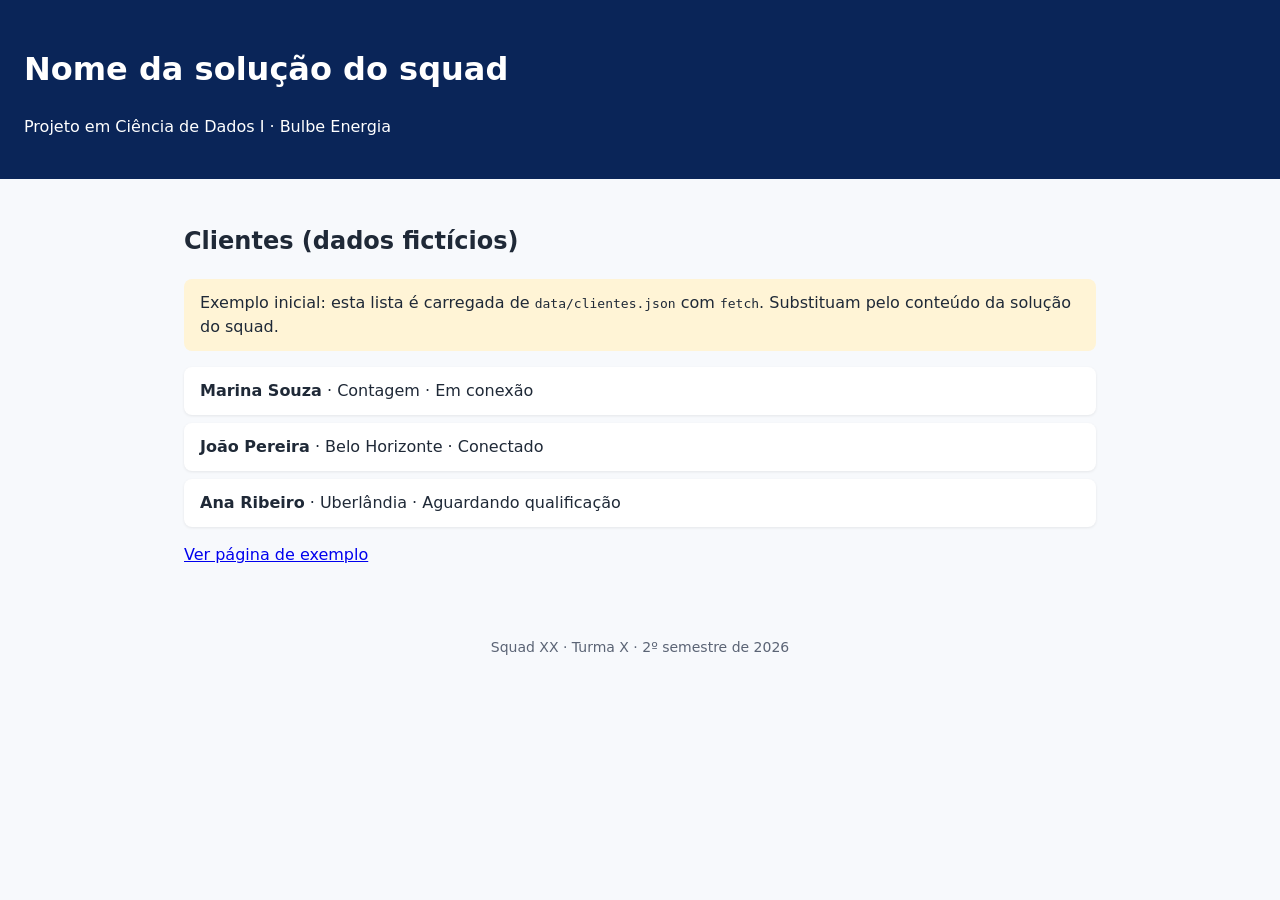
==== index.html @ 3486fbc5 "chore: estrutura inicial do projeto" ====
<!DOCTYPE html>
<html lang="pt-BR">
<head>
  <meta charset="UTF-8">
  <meta name="viewport" content="width=device-width, initial-scale=1.0">
  <title>Bulbe | Nome da solução do squad</title>
  <link rel="stylesheet" href="assets/css/style.css">
</head>
<body>
  <header class="topo">
    <h1>Nome da solução do squad</h1>
    <p>Projeto em Ciência de Dados I · Bulbe Energia</p>
  </header>

  <main>
    <section>
      <h2>Clientes (dados fictícios)</h2>
      <p class="aviso">Exemplo inicial: esta lista é carregada de <code>data/clientes.json</code> com <code>fetch</code>.
        Substituam pelo conteúdo da solução do squad.</p>
      <ul id="lista-clientes" class="lista"></ul>
      <p><a href="pages/exemplo.html">Ver página de exemplo</a></p>
    </section>
  </main>

  <footer class="rodape">
    <p>Squad XX · Turma X · 2º semestre de 2026</p>
  </footer>

  <script type="module" src="assets/js/main.js"></script>
</body>
</html>
---- assets/css/style.css ----
/* Variáveis de cor e tipografia: ajustem para a identidade da solução */
:root {
  --cor-primaria: #0a2558;
  --cor-destaque: #f2ae00;
  --cor-fundo: #f7f9fc;
  --cor-texto: #1f2937;
  --fonte: system-ui, -apple-system, "Segoe UI", Roboto, sans-serif;
}

* { box-sizing: border-box; }

body {
  margin: 0;
  font-family: var(--fonte);
  color: var(--cor-texto);
  background: var(--cor-fundo);
  line-height: 1.5;
}

.topo {
  background: var(--cor-primaria);
  color: #fff;
  padding: 1.5rem;
}
.topo a { color: var(--cor-destaque); }

main {
  max-width: 960px;
  margin: 0 auto;
  padding: 1.5rem;
}

.aviso {
  background: #fff4d6;
  padding: 0.75rem 1rem;
  border-radius: 8px;
}

.lista { list-style: none; padding: 0; }
.lista li {
  background: #fff;
  margin-bottom: 0.5rem;
  padding: 0.75rem 1rem;
  border-radius: 8px;
  box-shadow: 0 1px 3px rgba(0, 0, 0, 0.08);
}

.rodape {
  text-align: center;
  padding: 1rem;
  color: #5b6475;
  font-size: 0.875rem;
}
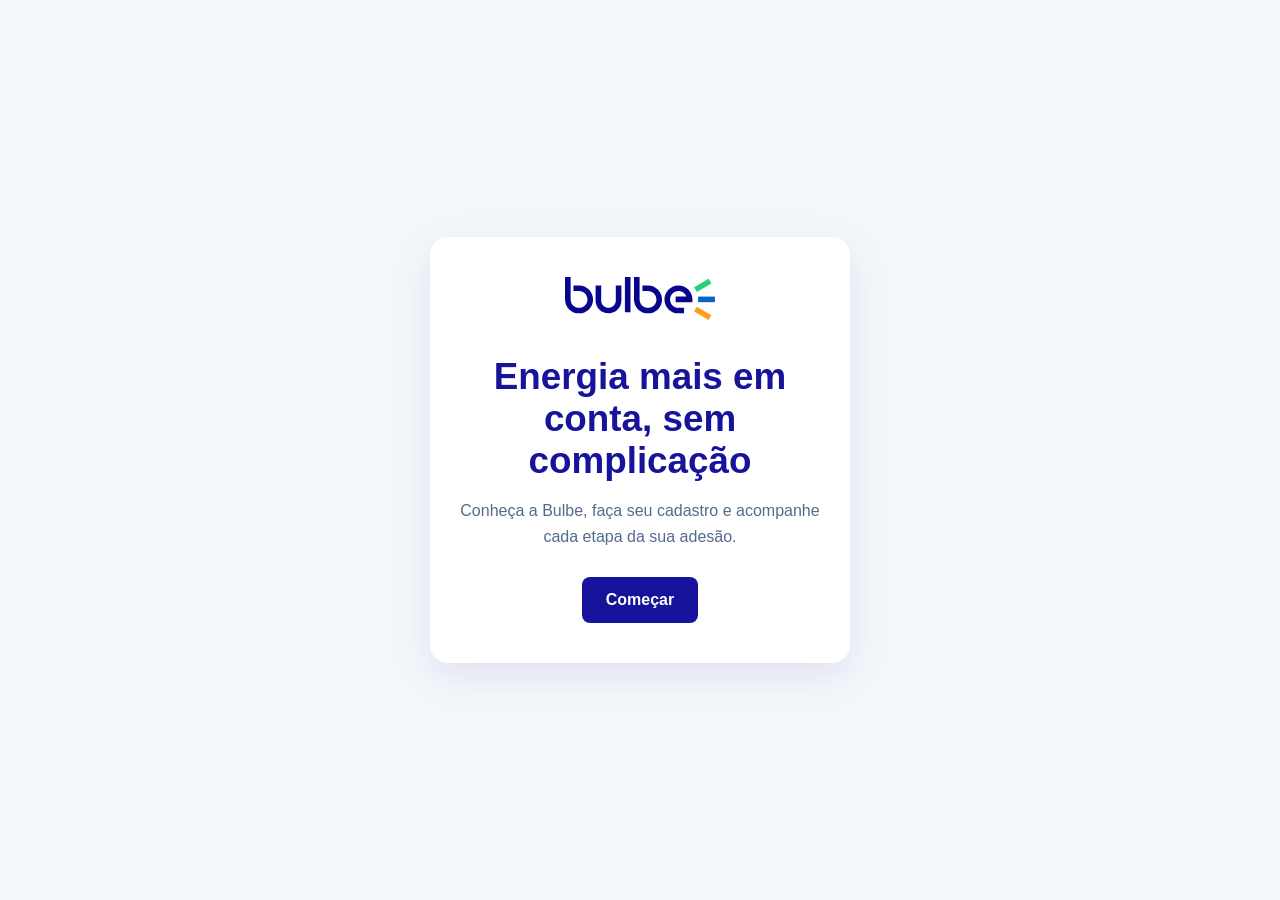
==== commit 098a8320: "Integra fluxo de navegação das telas Bulbe" ====
--- a/index.html
+++ b/index.html
@@ -3,29 +3,25 @@
 <head>
   <meta charset="UTF-8">
   <meta name="viewport" content="width=device-width, initial-scale=1.0">
-  <title>Bulbe | Nome da solução do squad</title>
-  <link rel="stylesheet" href="assets/css/style.css">
+  <title>Bulbe Energia | Economize na sua conta de luz</title>
+  <style>
+    :root { font-family: Arial, Helvetica, sans-serif; color: #17139b; }
+    * { box-sizing: border-box; }
+    body { margin: 0; min-height: 100vh; display: grid; place-items: center; background: #f4f7fa; }
+    main { width: min(100% - 32px, 420px); padding: 40px 28px; text-align: center; background: #fff; border-radius: 18px; box-shadow: 0 12px 40px #17139b18; }
+    img { width: 150px; height: auto; }
+    h1 { font-size: clamp(1.7rem, 7vw, 2.3rem); margin: 32px 0 12px; }
+    p { color: #526b8d; line-height: 1.6; margin-bottom: 28px; }
+    a { display: inline-block; padding: 14px 24px; border-radius: 8px; background: #17139b; color: #fff; font-weight: 700; text-decoration: none; }
+    a:focus-visible { outline: 3px solid #00b98b; outline-offset: 3px; }
+  </style>
 </head>
 <body>
-  <header class="topo">
-    <h1>Nome da solução do squad</h1>
-    <p>Projeto em Ciência de Dados I · Bulbe Energia</p>
-  </header>
-
   <main>
-    <section>
-      <h2>Clientes (dados fictícios)</h2>
-      <p class="aviso">Exemplo inicial: esta lista é carregada de <code>data/clientes.json</code> com <code>fetch</code>.
-        Substituam pelo conteúdo da solução do squad.</p>
-      <ul id="lista-clientes" class="lista"></ul>
-      <p><a href="pages/exemplo.html">Ver página de exemplo</a></p>
-    </section>
+    <img src="assets/img/logo.svg" alt="Bulbe Energia">
+    <h1>Energia mais em conta, sem complicação</h1>
+    <p>Conheça a Bulbe, faça seu cadastro e acompanhe cada etapa da sua adesão.</p>
+    <a href="pages/acesso.html">Começar</a>
   </main>
-
-  <footer class="rodape">
-    <p>Squad XX · Turma X · 2º semestre de 2026</p>
-  </footer>
-
-  <script type="module" src="assets/js/main.js"></script>
 </body>
 </html>
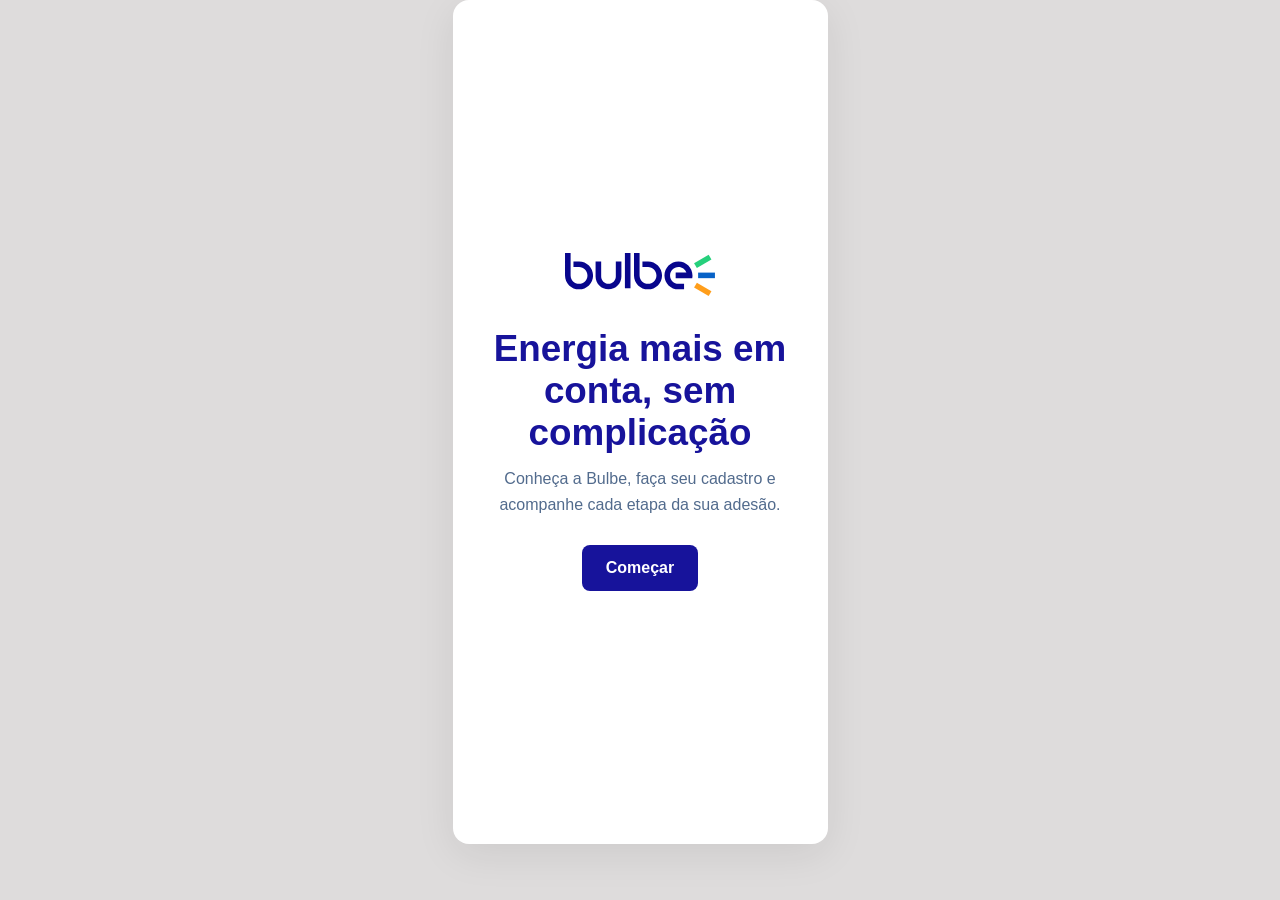
==== commit 0778e74f: "fix: padroniza dimensoes das telas" ====
--- a/index.html
+++ b/index.html
@@ -4,20 +4,10 @@
   <meta charset="UTF-8">
   <meta name="viewport" content="width=device-width, initial-scale=1.0">
   <title>Bulbe Energia | Economize na sua conta de luz</title>
-  <style>
-    :root { font-family: Arial, Helvetica, sans-serif; color: #17139b; }
-    * { box-sizing: border-box; }
-    body { margin: 0; min-height: 100vh; display: grid; place-items: center; background: #f4f7fa; }
-    main { width: min(100% - 32px, 420px); padding: 40px 28px; text-align: center; background: #fff; border-radius: 18px; box-shadow: 0 12px 40px #17139b18; }
-    img { width: 150px; height: auto; }
-    h1 { font-size: clamp(1.7rem, 7vw, 2.3rem); margin: 32px 0 12px; }
-    p { color: #526b8d; line-height: 1.6; margin-bottom: 28px; }
-    a { display: inline-block; padding: 14px 24px; border-radius: 8px; background: #17139b; color: #fff; font-weight: 700; text-decoration: none; }
-    a:focus-visible { outline: 3px solid #00b98b; outline-offset: 3px; }
-  </style>
+  <link rel="stylesheet" href="assets/css/style.css">
 </head>
-<body>
-  <main>
+<body class="pagina-inicial">
+  <main class="home-screen">
     <img src="assets/img/logo.svg" alt="Bulbe Energia">
     <h1>Energia mais em conta, sem complicação</h1>
     <p>Conheça a Bulbe, faça seu cadastro e acompanhe cada etapa da sua adesão.</p>
--- a/assets/css/style.css
+++ b/assets/css/style.css
@@ -0,0 +1,2063 @@
+/* =====================================================
+   CONFIGURAÇÕES GLOBAIS
+   Reset, variáveis e estilos básicos
+===================================================== */
+
+* {
+  box-sizing: border-box;
+}
+
+:root {
+  --blue: #17139b;
+  --border: #d8e4f2;
+  --muted: #8195b2;
+  --green: #009f70;
+  --screen-width: 375px;
+  --screen-max-height: 844px;
+}
+
+html {
+  min-width: 320px;
+  background: #dedcdc;
+}
+
+body {
+  margin: 0;
+  padding: 0;
+  color: var(--blue);
+  font-family: Arial, Helvetica, sans-serif;
+  background: #dedcdc;
+}
+
+body.pagina-inicial {
+  min-height: 100dvh;
+  display: flex;
+  justify-content: center;
+  background: #dedcdc;
+}
+
+.home-screen {
+  width: min(100%, var(--screen-width));
+  height: min(var(--screen-max-height), 100dvh);
+  min-height: min(var(--screen-max-height), 100dvh);
+  margin: 0 auto;
+  padding: 40px 28px;
+  display: flex;
+  flex-direction: column;
+  align-items: center;
+  justify-content: center;
+  overflow-x: hidden;
+  overflow-y: auto;
+  background: #fff;
+  border-radius: 16px;
+  box-shadow: 0 10px 40px rgba(0, 0, 0, 0.08);
+  text-align: center;
+}
+
+.home-screen img {
+  width: 150px;
+  height: auto;
+}
+
+.home-screen h1 {
+  margin: 32px 0 12px;
+  color: var(--blue);
+  font-size: clamp(1.7rem, 7vw, 2.3rem);
+}
+
+.home-screen p {
+  margin: 0 0 28px;
+  color: #526b8d;
+  line-height: 1.6;
+}
+
+.home-screen a {
+  display: inline-block;
+  padding: 14px 24px;
+  border-radius: 8px;
+  background: var(--blue);
+  color: #fff;
+  font-weight: 700;
+  text-decoration: none;
+}
+
+.home-screen a:focus-visible {
+  outline: 3px solid var(--green);
+  outline-offset: 3px;
+}
+
+button,
+input {
+  font: inherit;
+}
+
+button {
+  cursor: pointer;
+}
+
+/* =====================================================
+   PARTE 1 — TEMPLATE
+   Logo, seta de voltar e economia contratada com sucesso
+===================================================== */
+
+.brand-header {
+  width: 100%;
+  height: 55px;
+  position: relative;
+  display: flex;
+  align-items: center;
+  justify-content: center;
+  background: #fff;
+  border-bottom: 3px solid #c9d7e2;
+  box-sizing: border-box;
+}
+
+.brand-logo {
+  display: block;
+  width: 90px;
+  height: 35px;
+  object-fit: contain;
+  position: absolute;
+  left: 50%;
+  top: 50%;
+  transform: translate(-50%, -50%);
+}
+
+.back-button {
+  position: absolute;
+  left: 20px;
+  top: 50%;
+  transform: translateY(-50%);
+  display: flex;
+  align-items: center;
+  justify-content: center;
+  padding: 0;
+  border: none;
+  background: transparent;
+  cursor: pointer;
+}
+
+.back-button img {
+  display: block;
+  width: 53px;
+  height: 53px;
+  object-fit: contain;
+}
+
+/* Estrutura compartilhada das telas */
+
+.phone-screen {
+  width: 100%;
+  max-width: var(--screen-width);
+  height: min(var(--screen-max-height), 100dvh);
+  min-height: min(var(--screen-max-height), 100dvh);
+  margin: 0 auto;
+  padding-bottom: 17px;
+  background: #fff;
+  overflow-x: hidden;
+  overflow-y: auto;
+}
+
+.success-banner {
+  margin: 5px 11px 0;
+  min-height: 29px;
+  display: flex;
+  justify-content: center;
+  align-items: center;
+  gap: 4px;
+  border-radius: 6px;
+  background: #e3f8ef;
+  color: #00996a;
+  font-size: 10px;
+  font-weight: 700;
+}
+
+/* Botões principais — US3, US4 e US5 */
+
+.us3 .primary-button,
+.us4 .btn-primary,
+.us5 #btn-acompanhar {
+  width: 100%;
+  min-height: 40px;
+  padding: 0 12px;
+  border: none;
+  border-radius: 5px;
+  background: var(--blue);
+  color: #fff;
+  font-size: 12px;
+  font-weight: 700;
+  font-family: inherit;
+  cursor: pointer;
+}
+
+/* =====================================================
+   PARTE 2 — US1
+   Conteúdo da adesão e Assistente Bulbe
+===================================================== */
+
+/* Logo e elementos gráficos */
+
+.logo {
+  display: flex;
+  align-items: center;
+  gap: 6px;
+  font-size: 21px;
+  line-height: 1;
+  font-weight: 700;
+  letter-spacing: -0.7px;
+}
+
+.logo-mark {
+  width: 13px;
+  height: 23px;
+  display: flex;
+  flex-direction: column;
+  justify-content: space-between;
+  margin-left: 1px;
+}
+
+.logo-mark i,
+.mini-logo i {
+  display: block;
+  width: 11px;
+  height: 4px;
+  border-radius: 1px;
+  background: #00b98b;
+  transform: skewY(-22deg);
+}
+
+.logo-mark i:nth-child(2),
+.mini-logo i:nth-child(2) {
+  background: #00a6d8;
+  transform: skewY(0);
+}
+
+.logo-mark i:nth-child(3),
+.mini-logo i:nth-child(3) {
+  background: #ff8b36;
+  transform: skewY(22deg);
+}
+
+/* Título principal */
+
+.us1 h1 {
+  margin: 13px 14px 20px;
+  font-size: 17px;
+  line-height: 1.25;
+  letter-spacing: -0.25px;
+}
+
+/* Caixa de informações */
+
+.important-box {
+  margin: 0 11px;
+  min-height: 72px;
+  padding: 11px 11px 9px;
+  border-radius: 7px;
+  background: #edf5fc;
+  color: #526b8d;
+}
+
+.important-box strong {
+  display: block;
+  margin-bottom: 5px;
+  font-size: 9px;
+  color: var(--blue);
+}
+
+.important-box p {
+  margin: 0;
+  max-width: 255px;
+  font-size: 10px;
+  font-weight: 600;
+  line-height: 1.45;
+}
+
+/* Separador do assistente */
+
+.sheet-handle {
+  width: 51px;
+  height: 4px;
+  margin: 16px auto 10px;
+  border-radius: 9px;
+  background: #d8e0eb;
+}
+
+/* Área do assistente */
+
+.chat {
+  padding: 0 13px;
+}
+
+.chat-heading {
+  display: flex;
+  align-items: center;
+  justify-content: space-between;
+  margin-bottom: 10px;
+}
+
+.chat-heading h2 {
+  margin: 0 0 2px;
+  font-size: 16px;
+  line-height: 1.2;
+}
+
+.chat-heading p {
+  margin: 0;
+  color: var(--muted);
+  font-size: 10px;
+}
+
+/* Botão fechar */
+
+.close-button {
+  width: 24px;
+  height: 28px;
+  padding: 0;
+  border: 0;
+  background: transparent;
+  color: #526a88;
+  font-size: 25px;
+  font-weight: 300;
+  line-height: 1;
+}
+
+/* Mensagem inicial */
+
+.message-row {
+  display: flex;
+  align-items: flex-start;
+  gap: 8px;
+}
+
+.bot-avatar {
+  flex: 0 0 25px;
+  width: 25px;
+  height: 25px;
+  margin-top: 7px;
+  display: grid;
+  place-items: center;
+  border: 1px solid #e1e7f0;
+  border-radius: 50%;
+  background: #fff;
+}
+
+.mini-logo {
+  display: flex;
+  flex-direction: column;
+  gap: 3px;
+}
+
+.mini-logo i {
+  width: 10px;
+  height: 3px;
+}
+
+.message-bubble {
+  flex: 1;
+  min-height: 59px;
+  padding: 7px 9px;
+  border-radius: 8px;
+  background: #edf5fc;
+  color: #344e74;
+  font-size: 10px;
+  line-height: 1.5;
+}
+
+.message-time {
+  margin: 6px 0 11px 38px;
+  color: #8ca0bd;
+  font-size: 8px;
+}
+
+/* Dúvidas frequentes */
+
+.faq-title {
+  margin: 0 0 7px;
+  color: #526b8d;
+  font-size: 10px;
+  font-weight: 700;
+}
+
+.faq-list {
+  display: flex;
+  flex-direction: column;
+  gap: 5px;
+}
+
+.faq-button {
+  width: 100%;
+  min-height: 38px;
+  padding: 0 9px;
+  display: flex;
+  align-items: center;
+  justify-content: space-between;
+  gap: 8px;
+  border: 1px solid var(--border);
+  border-radius: 6px;
+  background: #fff;
+  color: var(--blue);
+  text-align: left;
+  font-size: 10px;
+}
+
+.faq-button b {
+  font-size: 23px;
+  font-weight: 600;
+  line-height: 1;
+}
+
+/* Acessibilidade dos botões */
+
+.faq-button:focus-visible,
+.close-button:focus-visible,
+.message-form button:focus-visible {
+  outline: 2px solid #00a878;
+  outline-offset: 2px;
+}
+
+/* Respostas do assistente */
+
+.chat-response {
+  margin-top: 9px;
+  padding: 9px 10px;
+  border-radius: 7px;
+  background: #edf5fc;
+  color: #344e74;
+  font-size: 10px;
+  line-height: 1.45;
+}
+
+/* Campo de mensagem */
+
+.message-form {
+  height: 40px;
+  margin-top: 22px;
+  display: flex;
+  align-items: center;
+  border: 1px solid var(--border);
+  border-radius: 7px;
+  background: #fff;
+}
+
+.message-form input {
+  min-width: 0;
+  flex: 1;
+  height: 100%;
+  padding: 0 10px;
+  border: 0;
+  outline: none;
+  border-radius: 7px;
+  color: #344e74;
+  font-size: 10px;
+}
+
+.message-form input::placeholder {
+  color: #8ba0bd;
+}
+
+.message-form button {
+  flex: 0 0 39px;
+  height: 100%;
+  display: grid;
+  place-items: center;
+  border: 0;
+  border-radius: 7px;
+  background: #fff;
+}
+
+.send-icon {
+  width: 0;
+  height: 0;
+  border-top: 8px solid transparent;
+  border-bottom: 8px solid transparent;
+  border-left: 16px solid var(--blue);
+  transform: rotate(-43deg);
+}
+
+/* Responsividade */
+
+@media (max-width: 374px) {
+  .phone-screen {
+    height: min(var(--screen-max-height), 100dvh);
+    min-height: min(var(--screen-max-height), 100dvh);
+  }
+
+  .chat {
+    padding-right: 11px;
+    padding-left: 11px;
+  }
+
+  .us1 h1 {
+    font-size: 16px;
+  }
+}
+
+/* =====================================================
+   PARTE 3 — US2: TELA DE ACESSO
+   Estrutura, identidade visual e componentes de acesso
+===================================================== */
+
+/* Estrutura principal */
+
+.acesso {
+  --acesso-branco: #ffffff;
+  --acesso-texto: #526b8d;
+  --acesso-margem: 24px;
+
+  display: flex;
+  flex-direction: column;
+  width: min(100%, var(--screen-width));
+  max-width: none;
+  height: min(var(--screen-max-height), 100dvh);
+  min-height: min(var(--screen-max-height), 100dvh);
+  margin: 0 auto;
+  overflow-x: hidden;
+  overflow-y: auto;
+  background: var(--acesso-branco);
+  color: var(--acesso-texto);
+  font-family:
+    "Inter",
+    system-ui,
+    -apple-system,
+    "Segoe UI",
+    Roboto,
+    sans-serif;
+  text-align: center;
+  -webkit-font-smoothing: antialiased;
+}
+
+/* Topo azul */
+
+.acesso__topo {
+  flex: 0 0 318px;
+  height: 318px;
+  display: flex;
+  flex-direction: column;
+  align-items: center;
+  padding: 101px var(--acesso-margem) 0;
+  background: var(--blue);
+  color: var(--acesso-branco);
+}
+
+/* Logotipo */
+
+.acesso__logo {
+  display: block;
+  height: 70px;
+  width: auto;
+  font-size: 54px;
+  font-weight: 700;
+  line-height: 65px;
+  color: var(--acesso-branco);
+}
+
+/* Slogan */
+
+.acesso__slogan {
+  margin: 3px 0 0;
+  font-size: 14px;
+  font-weight: 400;
+  line-height: 17px;
+}
+
+/* Painel branco */
+
+.acesso__painel {
+  flex: 1 1 auto;
+  display: flex;
+  flex-direction: column;
+  padding: 34px var(--acesso-margem) 40px;
+  background: var(--acesso-branco);
+  color: var(--acesso-texto);
+}
+
+/* Título */
+
+.acesso__titulo {
+  margin: 0;
+  font-size: 22px;
+  font-weight: 700;
+  line-height: 27px;
+  color: var(--acesso-texto);
+}
+
+/* Descrição */
+
+.acesso__descricao {
+  margin: 11px 0 0;
+  font-size: 13px;
+  font-weight: 400;
+  line-height: 16px;
+}
+
+/* Botões de acesso */
+
+.acesso__botao {
+  display: flex;
+  align-items: center;
+  justify-content: center;
+  width: 100%;
+  height: 43px;
+  border: 0;
+  border-radius: 8px;
+  font-family: inherit;
+  font-size: 15px;
+  font-weight: 700;
+  line-height: 18px;
+  text-decoration: none;
+  cursor: pointer;
+}
+
+/* Botão principal: Entrar */
+
+.acesso__botao--primario {
+  margin-top: 22px;
+  background: var(--blue);
+  color: var(--acesso-branco);
+}
+
+/* Botão secundário: Primeiro acesso */
+
+.acesso__botao--secundario {
+  margin-top: 14px;
+  background: var(--acesso-branco);
+  border: 1px solid var(--border);
+  box-shadow: 0 0 0 1px var(--border);
+  color: var(--blue);
+}
+
+/* Acessibilidade */
+
+.acesso__botao:focus-visible,
+.acesso__link:focus-visible {
+  outline: 3px solid rgba(23, 19, 155, 0.4);
+  outline-offset: 3px;
+}
+
+/* Legendas dos botões */
+
+.acesso__legenda {
+  margin: 10px 0 0;
+  font-size: 11px;
+  font-weight: 400;
+  line-height: 13px;
+}
+
+/* Pergunta inferior */
+
+.acesso__pergunta {
+  margin: 29px 0 0;
+  font-size: 12px;
+  font-weight: 400;
+  line-height: 15px;
+}
+
+/* Link: Quero economizar */
+
+.acesso__link {
+  display: block;
+  width: fit-content;
+  margin: 8px auto 0;
+  font-size: 13px;
+  font-weight: 700;
+  line-height: 16px;
+  color: var(--blue);
+  text-decoration: none;
+}
+
+.acesso__link:hover {
+  text-decoration: underline;
+}
+
+/* =====================================================
+   PARTE 4 — US2: CARROSSEL
+   Onboarding e apresentação da Bulbe
+===================================================== */
+
+body.pagina-carrossel {
+  /* Identidade visual padronizada */
+  --cor-primaria: var(--blue);
+  --cor-destaque: var(--green);
+  --verde-texto: var(--green);
+
+  /* Cores e propriedades específicas */
+  --cor-texto: #252e4f;
+  --texto-suave: #7d8296;
+  --ponto-inativo: #cbd1dc;
+  --cor-fundo: #f7f9fc;
+  --fundo-ilustracao: linear-gradient(
+    180deg,
+    #f5f8fe 0%,
+    #f6fbfb 55%,
+    #f2faf7 100%
+  );
+
+  --fonte: "Poppins", system-ui, -apple-system, "Segoe UI", sans-serif;
+  --margem: 26px;
+  --largura-max: var(--screen-width);
+
+  margin: 0;
+  background: var(--cor-fundo);
+  color: var(--cor-texto);
+  font-family: var(--fonte);
+  -webkit-font-smoothing: antialiased;
+}
+
+:where(.pagina-carrossel) :where(p, h1) {
+  margin: 0;
+}
+
+/* ===== Estrutura da tela ===== */
+.carrossel {
+  width: min(100%, var(--screen-width));
+  max-width: none;
+  min-height: min(var(--screen-max-height), 100dvh);
+  height: min(var(--screen-max-height), 100dvh);
+  margin: 0 auto;
+  background: #fff;
+  display: flex;
+  flex-direction: column;
+  overflow: hidden;
+}
+
+/* ===== Cabeçalho ===== */
+.carrossel__cabecalho {
+  flex: 0 0 auto;
+  position: relative;
+  height: 58px;
+  padding: 28px var(--margem) 0;
+  display: flex;
+  align-items: center;
+  justify-content: space-between;
+}
+
+.carrossel__voltar {
+  display: inline-flex;
+  align-items: center;
+}
+
+.carrossel__seta {
+  width: 28px;
+  height: auto;
+  display: block;
+}
+
+.carrossel__logo {
+  position: absolute;
+  left: 50%;
+  top: 28px;
+  transform: translateX(-50%);
+  height: 24px;
+  width: auto;
+  display: block;
+}
+
+.carrossel__pular {
+  background: none;
+  border: 0;
+  padding: 4px 0;
+  cursor: pointer;
+  font-size: 13px;
+  font-weight: 600;
+  color: var(--cor-primaria);
+}
+
+/* ===== Faixa de slides (rolagem horizontal com "snap") ===== */
+.carrossel__faixa {
+  flex: 1 1 auto;
+  display: flex;
+  overflow-x: auto;
+  scroll-snap-type: x mandatory;
+  scrollbar-width: none;
+  overscroll-behavior-x: contain;
+  min-height: 0;
+}
+
+.carrossel__faixa::-webkit-scrollbar {
+  display: none;
+}
+
+.carrossel__slide {
+  flex: 0 0 100%;
+  scroll-snap-align: start;
+  padding: 4px var(--margem) 0;
+  overflow-y: auto;
+}
+
+/* ===== Texto ===== */
+.carrossel__etiqueta {
+  margin-top: 30px;
+  font-size: 10px;
+  line-height: 15px;
+  font-weight: 600;
+  letter-spacing: 0.08em;
+  text-transform: uppercase;
+  color: var(--verde-texto);
+}
+
+.carrossel__titulo {
+  margin-top: 8px;
+  font-size: 26px;
+  line-height: 33px;
+  font-weight: 400;
+  color: var(--cor-primaria);
+}
+
+.carrossel__texto {
+  margin-top: 14px;
+  font-size: 13.5px;
+  line-height: 24px;
+  font-weight: 400;
+  color: var(--cor-texto);
+}
+
+/* ===== Rodapé ===== */
+.carrossel__rodape {
+  flex: 0 0 auto;
+  padding: 0 var(--margem) 20px;
+  display: flex;
+  flex-direction: column;
+  align-items: stretch;
+}
+
+.carrossel__pontos {
+  display: flex;
+  justify-content: center;
+  gap: 8px;
+  margin-bottom: 14px;
+}
+
+.carrossel__ponto {
+  width: 8px;
+  height: 8px;
+  padding: 0;
+  border: 0;
+  border-radius: 99px;
+  background: var(--ponto-inativo);
+  cursor: pointer;
+  transition:
+    width 0.25s,
+    background 0.25s;
+}
+
+.carrossel__ponto.is-ativo {
+  width: 26px;
+  background: var(--cor-destaque);
+}
+
+.carrossel__botao {
+  display: flex;
+  align-items: center;
+  justify-content: center;
+  height: 53px;
+  border-radius: 12px;
+  background: var(--cor-primaria);
+  color: #fff;
+  text-decoration: none;
+  font-size: 15px;
+  font-weight: 500;
+  box-shadow: 0 10px 24px rgba(8, 11, 120, 0.22);
+}
+
+.carrossel__dica {
+  margin-top: 12px;
+  text-align: center;
+  font-size: 10px;
+  line-height: 14px;
+  color: var(--texto-suave);
+}
+
+.carrossel__dica[hidden] {
+  display: none;
+}
+
+/* ===== Ilustração (cartão com fundo degradê) ===== */
+.ilustracao {
+  position: relative;
+  overflow: hidden;
+  height: 279px;
+  border-radius: 24px;
+  background: var(--fundo-ilustracao);
+}
+
+.ilustracao__circulo-verde {
+  position: absolute;
+  left: -22px;
+  bottom: -34px;
+  width: 104px;
+  height: 104px;
+  border-radius: 50%;
+  background: #dcf4ea;
+  opacity: 0.9;
+}
+
+.ilustracao__anel {
+  position: absolute;
+  border-radius: 50%;
+  border: 1px solid #e3e8ef;
+}
+
+.ilustracao__anel--topo {
+  right: -50px;
+  top: -60px;
+  width: 170px;
+  height: 170px;
+}
+
+.ilustracao__selo {
+  position: absolute;
+  left: 14px;
+  top: 14px;
+  width: 44px;
+  height: 44px;
+  background: #fff;
+  border-radius: 12px;
+  display: grid;
+  place-items: center;
+  box-shadow: 0 4px 12px rgba(8, 11, 120, 0.08);
+}
+
+.ilustracao
+  > *:not(.ilustracao__circulo-verde):not(.ilustracao__anel):not(
+    .ilustracao__selo
+  ) {
+  position: absolute;
+}
+
+/* --- slide 1: fluxo Bulbe -> Sua conta --- */
+.fluxo {
+  left: 0;
+  right: 0;
+  top: 70px;
+  display: flex;
+  justify-content: center;
+  align-items: flex-start;
+  gap: 14px;
+}
+
+.fluxo__item {
+  width: 96px;
+  display: flex;
+  flex-direction: column;
+  align-items: center;
+  text-align: center;
+}
+
+.fluxo__icone {
+  width: 70px;
+  height: 70px;
+  border-radius: 22px 20px 24px 20px;
+  display: grid;
+  place-items: center;
+}
+
+.fluxo__icone--verde {
+  background: var(--cor-destaque);
+  transform: rotate(-4deg);
+}
+
+.fluxo__icone--azul {
+  background: var(--cor-primaria);
+  transform: rotate(5deg);
+}
+
+.fluxo__titulo {
+  margin-top: 14px;
+  font-size: 13px;
+  line-height: 18px;
+  font-weight: 600;
+  color: var(--cor-primaria);
+}
+
+.fluxo__sub {
+  font-size: 10px;
+  line-height: 14px;
+  color: var(--texto-suave);
+}
+
+.fluxo__seta {
+  margin-top: 26px;
+  display: flex;
+  flex-direction: column;
+  align-items: center;
+  gap: 4px;
+  font-size: 8px;
+  color: var(--cor-destaque);
+}
+
+/* --- slide 2: 15% --- */
+.desconto {
+  left: 50%;
+  top: 50%;
+  width: 140px;
+  height: 140px;
+  transform: translate(-50%, -50%);
+}
+
+.desconto__anel {
+  position: absolute;
+  border-radius: 50%;
+}
+
+.desconto__anel--ext {
+  inset: -28px;
+  border: 1px dashed var(--cor-destaque);
+  opacity: 0.7;
+}
+
+.desconto__anel--int {
+  inset: -14px;
+  border: 1px solid #d3d6ee;
+}
+
+.desconto__miolo {
+  position: absolute;
+  inset: 0;
+  border-radius: 50%;
+  background: var(--cor-primaria);
+  color: #fff;
+  display: flex;
+  flex-direction: column;
+  align-items: center;
+  justify-content: center;
+}
+
+.desconto__ate {
+  font-size: 11px;
+  line-height: 14px;
+}
+
+.desconto__valor {
+  font-size: 34px;
+  line-height: 38px;
+  font-weight: 600;
+}
+
+.desconto__de {
+  font-size: 10px;
+  line-height: 14px;
+}
+
+.desconto__pilula {
+  position: absolute;
+  padding: 3px 9px;
+  border-radius: 99px;
+  background: #fff;
+  color: var(--verde-texto);
+  font-size: 8px;
+  line-height: 12px;
+  white-space: nowrap;
+  box-shadow: 0 3px 10px rgba(8, 11, 120, 0.1);
+}
+
+.desconto__pilula--a {
+  right: -64px;
+  top: -26px;
+}
+
+.desconto__pilula--b {
+  left: -52px;
+  bottom: -12px;
+}
+
+/* --- slide 3: até 90 dias --- */
+.prazo {
+  left: 0;
+  right: 0;
+  top: 50px;
+  display: flex;
+  flex-direction: column;
+  align-items: center;
+}
+
+.prazo__cartao {
+  width: 82%;
+  border-radius: 14px;
+  background: #fff;
+  overflow: hidden;
+  box-shadow: 0 8px 22px rgba(8, 11, 120, 0.1);
+}
+
+.prazo__topo {
+  background: var(--cor-primaria);
+  color: #fff;
+  text-align: center;
+  font-size: 8px;
+  line-height: 12px;
+  font-weight: 600;
+  letter-spacing: 0.06em;
+  padding: 9px 0;
+}
+
+.prazo__corpo {
+  display: flex;
+  flex-direction: column;
+  align-items: center;
+  gap: 8px;
+  padding: 22px 0 24px;
+}
+
+.prazo__corpo strong {
+  font-size: 12px;
+  line-height: 16px;
+  font-weight: 600;
+  color: var(--cor-primaria);
+}
+
+.prazo__etapas {
+  margin-top: 12px;
+  display: flex;
+  align-items: center;
+  gap: 5px;
+  font-size: 7.5px;
+  color: var(--texto-suave);
+}
+
+.prazo__etapas i {
+  display: block;
+  width: 26px;
+  height: 1px;
+  background: var(--cor-destaque);
+}
+
+/* --- slide 4: duas faturas --- */
+.faturas {
+  left: 0;
+  right: 0;
+  top: 52px;
+  display: flex;
+  justify-content: center;
+  align-items: center;
+  gap: 10px;
+}
+
+.fatura {
+  width: 118px;
+  padding: 16px 12px 14px;
+  background: #fff;
+  border-radius: 14px;
+  border-top: 4px solid var(--cor-destaque);
+  box-shadow: 0 8px 20px rgba(8, 11, 120, 0.1);
+  display: flex;
+  flex-direction: column;
+  gap: 2px;
+}
+
+.fatura--cemig {
+  transform: rotate(-4deg);
+}
+
+.fatura--bulbe {
+  transform: rotate(4deg);
+  margin-top: -10px;
+}
+
+.fatura strong {
+  margin-top: 18px;
+  font-size: 10px;
+  line-height: 14px;
+  color: var(--cor-primaria);
+}
+
+.fatura span {
+  font-size: 7.5px;
+  line-height: 10px;
+  color: var(--texto-suave);
+}
+
+.fatura__marca--cemig {
+  font-size: 14px;
+  line-height: 18px;
+  color: #1f8f4d;
+}
+
+.fatura__logo {
+  height: 14px;
+  width: auto;
+  align-self: flex-start;
+}
+
+.faturas__mais {
+  font-size: 16px;
+  font-weight: 600;
+  color: var(--cor-primaria);
+}
+
+.faturas__selo {
+  left: 50%;
+  bottom: 22px;
+  transform: translateX(-50%);
+  display: inline-flex;
+  align-items: center;
+  gap: 4px;
+  padding: 4px 10px;
+  border-radius: 99px;
+  background: #e5f7ee;
+  color: var(--verde-texto);
+  font-size: 8px;
+  line-height: 12px;
+  white-space: nowrap;
+}
+
+@media (min-width: 431px) {
+  body.pagina-carrossel {
+    padding: 0;
+  }
+
+  .carrossel {
+    height: min(var(--screen-max-height), 100dvh);
+    min-height: min(var(--screen-max-height), 100dvh);
+    border-radius: 24px;
+    box-shadow: 0 10px 40px rgba(0, 0, 0, 0.08);
+  }
+}
+
+/* =====================================================
+   PARTE 5 — US3
+   Cadastro e titularidade da conta de luz
+===================================================== */
+
+/* Estrutura das telas */
+
+.phone-screen.us3 {
+  display: flex;
+  flex-direction: column;
+  padding-bottom: 0;
+}
+
+.us3 .screen {
+  flex: 1 0 auto;
+  min-height: 0;
+  padding: 22px 20px 12px;
+  display: flex;
+  flex-direction: column;
+}
+
+.us3 [hidden] {
+  display: none !important;
+}
+
+/* Contador e barra de progresso */
+
+.us3 .step-number {
+  position: absolute;
+  right: 20px;
+  color: #526b8d;
+  font-size: 11px;
+}
+
+.us3 .progress-bar {
+  height: 3px;
+  background: #c9d7e2;
+}
+
+.us3 .progress-fill {
+  width: 33.33%;
+  height: 100%;
+  background: var(--green);
+}
+
+/* Títulos e textos */
+
+.phone-screen.us3 h1 {
+  margin: 0 0 9px;
+  font-size: 19px;
+  line-height: 1.12;
+  letter-spacing: normal;
+}
+
+.us3 h2 {
+  margin: 18px 0 9px;
+  color: #344e74;
+  font-size: 12px;
+}
+
+.us3 .subtitle {
+  margin: 0 0 16px;
+  color: #526b8d;
+  font-size: 11px;
+}
+
+.us3 .description {
+  margin: 0 0 15px;
+  color: #526b8d;
+  font-size: 12px;
+  line-height: 1.4;
+}
+
+.us3 .terms {
+  margin-top: 14px;
+  color: #526b8d;
+  font-size: 10px;
+  line-height: 1.4;
+}
+
+/* Campos do formulário */
+
+.us3 label,
+.us3 .question {
+  margin: 8px 0 5px;
+  color: #344e74;
+  font-size: 11px;
+  font-weight: bold;
+}
+
+.us3 input:not([type="checkbox"]),
+.us3 select {
+  width: 100%;
+  height: 43px;
+  padding: 0 12px;
+  border: 1px solid var(--border);
+  border-radius: 6px;
+  outline: none;
+  background: white;
+  color: #344e74;
+  font-size: 12px;
+  font-family: inherit;
+}
+
+.us3 input::placeholder {
+  color: #a4b6ca;
+}
+
+.us3 input:focus,
+.us3 select:focus {
+  border-color: var(--blue);
+}
+
+/* Caixas informativas */
+
+.us3 .info-box {
+  margin-top: 12px;
+  padding: 13px;
+  border-radius: 6px;
+  background: #edf5fc;
+  color: #526b8d;
+  font-size: 11px;
+  line-height: 1.5;
+}
+
+/* Botões principais */
+
+.us3 .primary-button {
+  margin-top: auto;
+}
+
+.us3 .primary-button:hover {
+  background: #100d79;
+}
+
+/* Seleção da titularidade */
+
+.us3 .question {
+  margin-top: 8px;
+  margin-bottom: 10px;
+}
+
+.us3 .choice-buttons {
+  display: flex;
+  gap: 12px;
+}
+
+.us3 .choice-buttons button {
+  flex: 1;
+  height: 45px;
+  border: 1px solid var(--border);
+  border-radius: 6px;
+  background: white;
+  color: #344e74;
+  font-size: 12px;
+  font-weight: bold;
+}
+
+.us3 .choice-buttons button.selected {
+  border: 2px solid var(--blue);
+  color: var(--blue);
+}
+
+/* Campos específicos de titularidade */
+
+.us3 #campos-sim,
+.us3 #campos-nao {
+  margin-top: 5px;
+}
+
+.us3 #campos-sim label,
+.us3 #campos-nao label:not(.checkbox-label) {
+  display: block;
+}
+
+/* Checkboxes */
+
+.us3 .checkbox-label {
+  display: flex;
+  align-items: center;
+  gap: 8px;
+  margin-top: 14px;
+  color: #526b8d;
+  font-size: 10px;
+  font-weight: normal;
+  line-height: 1.4;
+  cursor: pointer;
+}
+
+.us3 .checkbox-label input {
+  accent-color: var(--blue);
+}
+
+/* Opção de salvar os dados */
+
+.us3 .save-option {
+  margin-top: auto;
+  margin-bottom: 15px;
+}
+
+.us3 #tela2 .primary-button {
+  margin-top: 0;
+}
+
+.us3 #tela2 .save-option[hidden] ~ .primary-button {
+  margin-top: auto;
+}
+
+/* Responsividade da US3 */
+
+@media (max-width: 374px) {
+  .phone-screen.us3 {
+    height: min(var(--screen-max-height), 100dvh);
+    min-height: min(var(--screen-max-height), 100dvh);
+  }
+
+  .us3 .screen {
+    padding-left: 15px;
+    padding-right: 15px;
+  }
+
+  .phone-screen.us3 h1 {
+    font-size: 17px;
+  }
+}
+
+/* =====================================================
+   PARTE 6 — US4: ENVIO DA FATURA E CONTRATAÇÃO
+===================================================== */
+
+/* Estrutura principal */
+
+.phone-screen.us4 {
+  min-height: min(var(--screen-max-height), 100dvh);
+  position: relative;
+  display: flex;
+  flex-direction: column;
+  box-shadow: 0 4px 14px rgba(0, 0, 0, 0.08);
+}
+
+/* Barra de progresso */
+
+.us4 .progress-bar-container {
+  width: 100%;
+  height: 4px;
+  background: #e5e7eb;
+}
+
+.us4 .progress-bar {
+  height: 100%;
+  background: var(--green);
+  transition: width 0.3s ease;
+}
+
+/* Cabeçalho */
+
+.us4 .step-indicator {
+  position: absolute;
+  right: 16px;
+  top: 50%;
+  transform: translateY(-50%);
+  color: var(--muted);
+  font-size: 13px;
+  font-weight: 600;
+}
+
+/* Controle das três etapas */
+
+.us4 .screen-step {
+  display: none;
+  flex: 1;
+  flex-direction: column;
+}
+
+.us4 .screen-step.active {
+  display: flex;
+}
+
+/* Conteúdo */
+
+.us4 .content-wrapper {
+  flex: 1;
+  padding: 10px 16px 20px;
+}
+
+.us4 .page-title {
+  margin: 12px 0 6px;
+  color: var(--blue);
+  font-size: 17px;
+  line-height: 1.25;
+  letter-spacing: -0.25px;
+  font-weight: 700;
+}
+
+.us4 .help-link-text {
+  margin-bottom: 14px;
+  color: var(--muted);
+  font-size: 11px;
+}
+
+.us4 .inline-link {
+  color: var(--muted);
+  text-decoration: underline;
+}
+
+.us4 .description-text {
+  margin-bottom: 20px;
+  color: #526b8d;
+  font-size: 12px;
+  line-height: 1.4;
+}
+
+/* Upload da fatura */
+
+.us4 .upload-dropzone {
+  display: flex;
+  flex-direction: column;
+  align-items: center;
+  justify-content: center;
+  padding: 28px 14px;
+  border: 1.5px dashed #a5b4fc;
+  border-radius: 8px;
+  background: #fff;
+  text-align: center;
+  cursor: pointer;
+  transition: background-color 0.2s;
+}
+
+.us4 .upload-dropzone:hover {
+  background: #f8fafc;
+}
+
+.us4 .upload-icon-box {
+  margin-bottom: 8px;
+}
+
+.us4 .upload-text {
+  color: var(--blue);
+  font-size: 13px;
+  font-weight: 700;
+}
+
+.us4 .upload-subtext {
+  margin-top: 4px;
+  color: var(--muted);
+  font-size: 10px;
+}
+
+.us4 .file-name-preview {
+  margin-top: 8px;
+  color: var(--green);
+  font-size: 11px;
+  font-weight: 600;
+}
+
+/* Cartões informativos */
+
+.us4 .info-card {
+  margin-top: 18px;
+  padding: 12px;
+  border-radius: 7px;
+  background: #edf5fc;
+}
+
+.us4 .info-card-header {
+  display: flex;
+  align-items: center;
+  gap: 6px;
+  margin-bottom: 6px;
+  color: var(--blue);
+  font-size: 11px;
+  font-weight: 700;
+}
+
+.us4 .info-card-list {
+  padding-left: 18px;
+  color: #526b8d;
+  font-size: 11px;
+  line-height: 1.5;
+}
+
+/* Termos de contratação */
+
+.us4 .terms-group {
+  display: flex;
+  flex-direction: column;
+  gap: 8px;
+  margin-top: 16px;
+}
+
+.us4 .term-accordion {
+  overflow: hidden;
+  border: 1px solid var(--border);
+  border-radius: 6px;
+  background: #fff;
+  transition: border-color 0.2s ease;
+}
+
+.us4 .term-accordion[open] {
+  border-color: #a5b4fc;
+}
+
+.us4 .term-row {
+  display: flex;
+  align-items: center;
+  justify-content: space-between;
+  padding: 12px 14px;
+  color: var(--blue);
+  font-size: 12px;
+  font-weight: 600;
+  list-style: none;
+  cursor: pointer;
+  user-select: none;
+}
+
+.us4 .term-row::-webkit-details-marker {
+  display: none;
+}
+
+.us4 .term-row .arrow-right {
+  display: inline-block;
+  color: var(--muted);
+  font-size: 16px;
+  transition: transform 0.25s ease;
+}
+
+.us4 .term-accordion[open] .arrow-right {
+  transform: rotate(90deg);
+  color: var(--blue);
+}
+
+.us4 .term-content {
+  padding: 0 14px 12px;
+  border-top: 1px solid #edf2f7;
+  background: #fcfdfe;
+}
+
+.us4 .term-content p {
+  margin-top: 8px;
+  color: #526b8d;
+  font-size: 11px;
+  line-height: 1.5;
+}
+
+/* Checkbox personalizado */
+
+.us4 .checkbox-container {
+  display: flex;
+  align-items: flex-start;
+  gap: 10px;
+  margin-top: 16px;
+  cursor: pointer;
+  user-select: none;
+}
+
+.us4 .checkbox-container input {
+  position: absolute;
+  width: 0;
+  height: 0;
+  opacity: 0;
+  cursor: pointer;
+}
+
+.us4 .custom-checkbox {
+  position: relative;
+  display: inline-block;
+  flex-shrink: 0;
+  width: 17px;
+  height: 17px;
+  margin-top: 2px;
+  border: 2px solid var(--blue);
+  border-radius: 4px;
+  background: #fff;
+}
+
+.us4 .checkbox-container input:checked ~ .custom-checkbox {
+  background: var(--blue);
+}
+
+.us4 .checkbox-container input:checked ~ .custom-checkbox::after {
+  content: "✓";
+  position: absolute;
+  left: 3px;
+  top: -1px;
+  color: #fff;
+  font-size: 11px;
+}
+
+.us4 .checkbox-container input:focus-visible ~ .custom-checkbox {
+  outline: 2px solid var(--green);
+  outline-offset: 3px;
+}
+
+.us4 .checkbox-label {
+  color: #526b8d;
+  font-size: 11px;
+  line-height: 1.35;
+}
+
+/* Etapa de confirmação */
+
+/* Reaproveita .success-banner do template compartilhado */
+
+.us4 .success-banner {
+  margin: 5px 0 0;
+}
+
+/* Reaproveita .important-box, ajustando somente
+   as dimensões necessárias à US4 */
+
+.us4 .important-box {
+  margin: 18px 0 0;
+  min-height: 72px;
+  padding: 11px;
+}
+
+.us4 .important-box strong {
+  font-size: 10px;
+}
+
+.us4 .important-box p {
+  max-width: none;
+  font-size: 11px;
+}
+
+/* Botão de ajuda */
+
+.us4 .floating-help {
+  position: static;
+  display: flex;
+  justify-content: flex-end;
+  padding: 0 16px;
+  margin-top: auto;
+  margin-bottom: 12px;
+}
+
+.us4 .help-pill {
+  display: flex;
+  align-items: center;
+  gap: 6px;
+  padding: 8px 14px;
+  border: 1px solid var(--border);
+  border-radius: 50px;
+  background: #fff;
+  box-shadow: 0 4px 12px rgba(0, 0, 0, 0.08);
+  color: var(--blue);
+  font-size: 11px;
+  font-weight: 700;
+  cursor: pointer;
+}
+
+/* Rodapé e botão principal */
+
+.us4 .footer-action {
+  margin-top: auto;
+  padding: 12px 16px 16px;
+  background: #fff;
+}
+
+.us4 .btn-primary {
+  height: 40px;
+  transition: opacity 0.2s;
+}
+
+.us4 .btn-primary:disabled {
+  opacity: 0.45;
+  cursor: not-allowed;
+}
+
+.us4 .btn-primary:focus-visible,
+.us4 .help-pill:focus-visible {
+  outline: 2px solid var(--green);
+  outline-offset: 3px;
+}
+
+/* =====================================================
+   PARTE 7 — US5: ACOMPANHAMENTO DA ADESÃO
+===================================================== */
+
+/* Estrutura principal */
+
+.phone-screen.us5 {
+  max-width: var(--screen-width);
+  padding-bottom: 0;
+  display: flex;
+  flex-direction: column;
+}
+
+/* Cabeçalho e indicador de etapa */
+
+.us5 .etapa {
+  position: absolute;
+  right: 20px;
+  color: var(--muted);
+  font-size: 13px;
+}
+
+/* Conteúdo das telas */
+
+.us5 .tela {
+  padding: 15px;
+}
+
+.us5 .tela h1 {
+  margin: 0 0 25px;
+  color: var(--blue);
+  font-size: 23px;
+  line-height: 1.2;
+  font-weight: 700;
+  letter-spacing: normal;
+}
+
+.us5 .descricao {
+  margin: 0;
+  color: #526b8d;
+  font-size: 13px;
+  line-height: 1.5;
+}
+
+/* Primeira tela */
+
+.us5 #tela1 {
+  min-height: calc(100% - 55px);
+  display: flex;
+  flex-direction: column;
+}
+
+.us5 .cartoes {
+  margin-top: 65px;
+}
+
+/* Cartões informativos */
+
+.us5 .informacao {
+  margin-bottom: 25px;
+  padding: 15px;
+  border-radius: 7px;
+  background: #edf5fc;
+}
+
+.us5 .informacao h3 {
+  margin: 0 0 8px;
+  color: #435774;
+  font-size: 13px;
+}
+
+.us5 .icone {
+  margin-right: 5px;
+  color: var(--blue);
+  font-size: 18px;
+}
+
+.us5 .informacao h2 {
+  margin: 10px 0;
+  color: var(--blue);
+  font-size: 20px;
+  text-align: center;
+}
+
+.us5 .informacao p {
+  margin: 5px 0;
+  color: #526b8d;
+  font-size: 12px;
+  line-height: 1.5;
+}
+
+/* Botão principal */
+
+.us5 #btn-acompanhar {
+  height: 40px;
+  margin-top: auto;
+  margin-bottom: 45px;
+}
+
+.us5 #btn-acompanhar:hover {
+  background: #100d79;
+}
+
+.us5 #btn-acompanhar:focus-visible {
+  outline: 2px solid var(--green);
+  outline-offset: 3px;
+}
+
+/* Segunda tela — acompanhamento */
+
+.us5 .acompanhamento {
+  margin-top: 15px;
+  padding: 20px 15px;
+  border-radius: 8px;
+  background: #edf5fc;
+}
+
+/* Etapas da linha do tempo */
+
+.us5 .passo {
+  position: relative;
+  display: flex;
+  gap: 10px;
+  padding-bottom: 30px;
+}
+
+.us5 .passo:last-child {
+  padding-bottom: 0;
+}
+
+/* Linha vertical */
+
+.us5 .passo:not(:last-child)::before {
+  content: "";
+  position: absolute;
+  left: 10px;
+  top: 22px;
+  bottom: 0;
+  width: 2px;
+  background: #b5c4d3;
+}
+
+.us5 .passo.concluido::before {
+  background: var(--green);
+}
+
+/* Círculos de progresso */
+
+.us5 .circulo {
+  position: relative;
+  z-index: 1;
+  flex-shrink: 0;
+  width: 22px;
+  height: 22px;
+  border-radius: 50%;
+  background: #b5c4d3;
+}
+
+.us5 .concluido .circulo {
+  background: var(--green);
+  color: #fff;
+  font-size: 14px;
+  line-height: 22px;
+  text-align: center;
+}
+
+.us5 .andamento .circulo {
+  border: 3px solid var(--blue);
+  background: #edf5fc;
+}
+
+/* Conteúdo de cada etapa */
+
+.us5 .conteudo-passo {
+  flex: 1;
+  min-width: 0;
+}
+
+.us5 .conteudo-passo h3 {
+  margin: 2px 0 5px;
+  color: #435774;
+  font-size: 13px;
+}
+
+.us5 .conteudo-passo p {
+  margin: 5px 0;
+  color: #526b8d;
+  font-size: 12px;
+  line-height: 1.4;
+}
+
+/* Explicações expansíveis */
+
+.us5 .detalhes {
+  display: block;
+  padding: 0;
+  border: none;
+  background: transparent;
+  color: var(--blue);
+  font-size: 12px;
+  font-weight: 700;
+  text-align: left;
+  text-decoration: none;
+  cursor: pointer;
+}
+
+.us5 .detalhes:focus-visible {
+  outline: 2px solid var(--green);
+  outline-offset: 3px;
+}
+
+/* Status da etapa */
+
+.us5 .status {
+  display: table;
+  margin: 5px 0;
+  padding: 4px 8px;
+  border-radius: 12px;
+  background: #d9e6ff;
+  color: var(--blue);
+  font-size: 10px;
+  font-weight: 700;
+}
+
+.us5 .conteudo-passo .explicacao {
+  margin-top: 8px;
+  font-size: 11px;
+}
+
+/* Cartão de dicas */
+
+.us5 .dicas {
+  margin-top: 40px;
+  padding: 12px;
+  border-radius: 7px;
+  background: #edf5fc;
+}
+
+.us5 .dicas h3 {
+  margin: 0 0 5px;
+  color: var(--blue);
+  font-size: 13px;
+}
+
+.us5 .dicas p {
+  margin: 0;
+  color: #526b8d;
+  font-size: 12px;
+  line-height: 1.4;
+}
+
+/* Visibilidade das telas e explicações */
+
+.us5 [hidden] {
+  display: none !important;
+}
+
+/* Responsividade */
+
+@media (max-width: 480px) {
+  .phone-screen.us5 {
+    width: 100%;
+    max-width: var(--screen-width);
+  }
+
+  .us5 .tela h1 {
+    font-size: 21px;
+  }
+
+  .us5 .cartoes {
+    margin-top: 45px;
+  }
+}
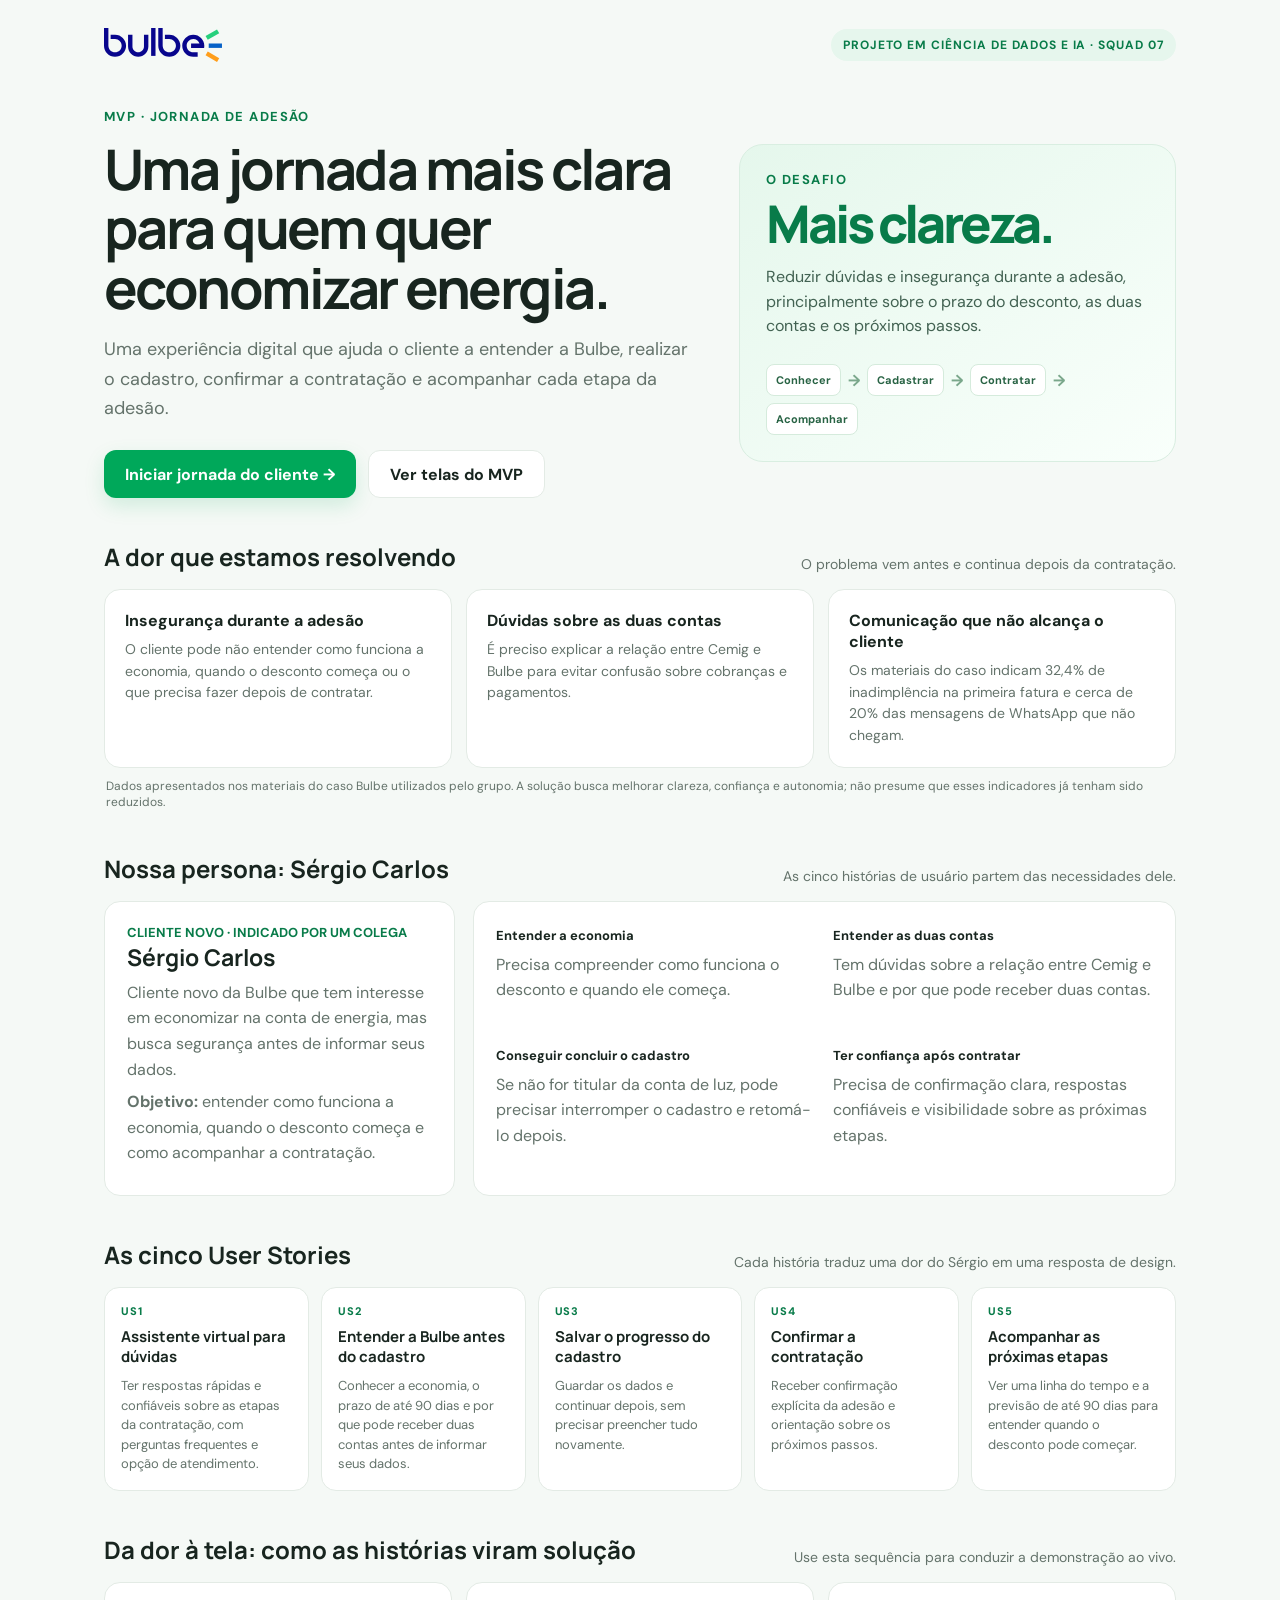
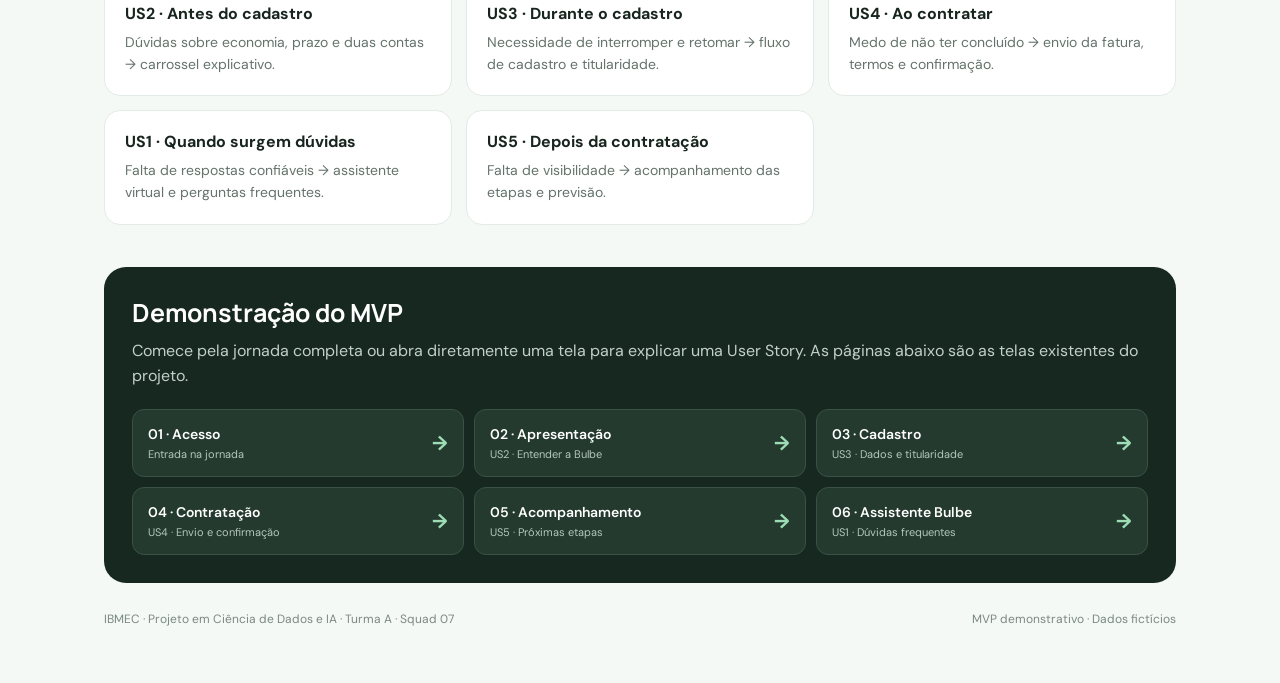
==== commit 5048ec39: "fix: padroniza visual do MVP Bulbe" ====
--- a/index.html
+++ b/index.html
@@ -3,15 +3,111 @@
 <head>
   <meta charset="UTF-8">
   <meta name="viewport" content="width=device-width, initial-scale=1.0">
-  <title>Bulbe Energia | Economize na sua conta de luz</title>
+  <meta name="theme-color" content="#f6faf7">
+  <title>Bulbe Energia | MVP — Squad 07</title>
+  <link rel="preconnect" href="https://fonts.googleapis.com">
+  <link rel="preconnect" href="https://fonts.gstatic.com" crossorigin>
+  <link href="https://fonts.googleapis.com/css2?family=DM+Sans:wght@400;500;600;700&family=Manrope:wght@500;600;700;800&display=swap" rel="stylesheet">
   <link rel="stylesheet" href="assets/css/style.css">
+  <link rel="stylesheet" href="assets/css/home.css">
 </head>
 <body class="pagina-inicial">
-  <main class="home-screen">
-    <img src="assets/img/logo.svg" alt="Bulbe Energia">
-    <h1>Energia mais em conta, sem complicação</h1>
-    <p>Conheça a Bulbe, faça seu cadastro e acompanhe cada etapa da sua adesão.</p>
-    <a href="pages/acesso.html">Começar</a>
+  <main class="demo-shell">
+    <header class="topbar">
+      <div class="brand"><img src="assets/img/logo.svg" alt="Bulbe Energia"></div>
+      <span class="tag">Projeto em Ciência de Dados e IA · Squad 07</span>
+    </header>
+
+    <section class="hero">
+      <div>
+        <div class="eyebrow">MVP · Jornada de adesão</div>
+        <h1>Uma jornada mais clara para quem quer economizar energia.</h1>
+        <p class="lead">Uma experiência digital que ajuda o cliente a entender a Bulbe, realizar o cadastro, confirmar a contratação e acompanhar cada etapa da adesão.</p>
+        <div class="actions">
+          <a class="btn btn-primary" href="pages/acesso.html">Iniciar jornada do cliente <span aria-hidden="true">&nbsp;→</span></a>
+          <a class="btn btn-secondary" href="#demonstracao">Ver telas do MVP</a>
+        </div>
+      </div>
+      <aside class="hero-card">
+        <div>
+          <div class="eyebrow">O desafio</div>
+          <div class="big-number">Mais clareza.</div>
+          <p>Reduzir dúvidas e insegurança durante a adesão, principalmente sobre o prazo do desconto, as duas contas e os próximos passos.</p>
+        </div>
+        <div class="mini-flow" aria-label="Etapas da jornada">
+          <span>Conhecer</span><b>→</b><span>Cadastrar</span><b>→</b><span>Contratar</span><b>→</b><span>Acompanhar</span>
+        </div>
+      </aside>
+    </section>
+
+    <section aria-labelledby="dor-title">
+      <div class="section-head"><h2 id="dor-title">A dor que estamos resolvendo</h2><p>O problema vem antes e continua depois da contratação.</p></div>
+      <div class="pain-grid">
+        <article class="pain"><strong>Insegurança durante a adesão</strong><p>O cliente pode não entender como funciona a economia, quando o desconto começa ou o que precisa fazer depois de contratar.</p></article>
+        <article class="pain"><strong>Dúvidas sobre as duas contas</strong><p>É preciso explicar a relação entre Cemig e Bulbe para evitar confusão sobre cobranças e pagamentos.</p></article>
+        <article class="pain"><strong>Comunicação que não alcança o cliente</strong><p>Os materiais do caso indicam 32,4% de inadimplência na primeira fatura e cerca de 20% das mensagens de WhatsApp que não chegam.</p></article>
+      </div>
+      <p class="source-note">Dados apresentados nos materiais do caso Bulbe utilizados pelo grupo. A solução busca melhorar clareza, confiança e autonomia; não presume que esses indicadores já tenham sido reduzidos.</p>
+    </section>
+
+    <section aria-labelledby="persona-title">
+      <div class="section-head"><h2 id="persona-title">Nossa persona: Sérgio Carlos</h2><p>As cinco histórias de usuário partem das necessidades dele.</p></div>
+      <div class="persona">
+        <article class="persona-main">
+          <div class="role">CLIENTE NOVO · INDICADO POR UM COLEGA</div>
+          <h3>Sérgio Carlos</h3>
+          <p>Cliente novo da Bulbe que tem interesse em economizar na conta de energia, mas busca segurança antes de informar seus dados.</p>
+          <p><strong>Objetivo:</strong> entender como funciona a economia, quando o desconto começa e como acompanhar a contratação.</p>
+        </article>
+        <article class="persona-details">
+          <div><strong>Entender a economia</strong><p>Precisa compreender como funciona o desconto e quando ele começa.</p></div>
+          <div><strong>Entender as duas contas</strong><p>Tem dúvidas sobre a relação entre Cemig e Bulbe e por que pode receber duas contas.</p></div>
+          <div><strong>Conseguir concluir o cadastro</strong><p>Se não for titular da conta de luz, pode precisar interromper o cadastro e retomá-lo depois.</p></div>
+          <div><strong>Ter confiança após contratar</strong><p>Precisa de confirmação clara, respostas confiáveis e visibilidade sobre as próximas etapas.</p></div>
+        </article>
+      </div>
+    </section>
+
+    <section aria-labelledby="stories-title">
+      <div class="section-head"><h2 id="stories-title">As cinco User Stories</h2><p>Cada história traduz uma dor do Sérgio em uma resposta de design.</p></div>
+      <div class="stories">
+        <article class="story"><div class="id">US1</div><h3>Assistente virtual para dúvidas</h3><p>Ter respostas rápidas e confiáveis sobre as etapas da contratação, com perguntas frequentes e opção de atendimento.</p></article>
+        <article class="story"><div class="id">US2</div><h3>Entender a Bulbe antes do cadastro</h3><p>Conhecer a economia, o prazo de até 90 dias e por que pode receber duas contas antes de informar seus dados.</p></article>
+        <article class="story"><div class="id">US3</div><h3>Salvar o progresso do cadastro</h3><p>Guardar os dados e continuar depois, sem precisar preencher tudo novamente.</p></article>
+        <article class="story"><div class="id">US4</div><h3>Confirmar a contratação</h3><p>Receber confirmação explícita da adesão e orientação sobre os próximos passos.</p></article>
+        <article class="story"><div class="id">US5</div><h3>Acompanhar as próximas etapas</h3><p>Ver uma linha do tempo e a previsão de até 90 dias para entender quando o desconto pode começar.</p></article>
+      </div>
+    </section>
+
+    <section aria-labelledby="connection-title">
+      <div class="section-head"><h2 id="connection-title">Da dor à tela: como as histórias viram solução</h2><p>Use esta sequência para conduzir a demonstração ao vivo.</p></div>
+      <div class="pain-grid">
+        <article class="pain"><strong>US2 · Antes do cadastro</strong><p>Dúvidas sobre economia, prazo e duas contas → carrossel explicativo.</p></article>
+        <article class="pain"><strong>US3 · Durante o cadastro</strong><p>Necessidade de interromper e retomar → fluxo de cadastro e titularidade.</p></article>
+        <article class="pain"><strong>US4 · Ao contratar</strong><p>Medo de não ter concluído → envio da fatura, termos e confirmação.</p></article>
+        <article class="pain"><strong>US1 · Quando surgem dúvidas</strong><p>Falta de respostas confiáveis → assistente virtual e perguntas frequentes.</p></article>
+        <article class="pain"><strong>US5 · Depois da contratação</strong><p>Falta de visibilidade → acompanhamento das etapas e previsão.</p></article>
+      </div>
+    </section>
+
+    <section class="demo-panel" id="demonstracao">
+      <h2>Demonstração do MVP</h2>
+      <p>Comece pela jornada completa ou abra diretamente uma tela para explicar uma User Story. As páginas abaixo são as telas existentes do projeto.</p>
+      <div class="screen-grid">
+        <a class="screen-link" href="pages/acesso.html"><span>01 · Acesso<small>Entrada na jornada</small></span><b class="arrow">→</b></a>
+        <a class="screen-link" href="pages/carrossel.html"><span>02 · Apresentação<small>US2 · Entender a Bulbe</small></span><b class="arrow">→</b></a>
+        <a class="screen-link" href="pages/US3T1.html"><span>03 · Cadastro<small>US3 · Dados e titularidade</small></span><b class="arrow">→</b></a>
+        <a class="screen-link" href="pages/US4.html"><span>04 · Contratação<small>US4 · Envio e confirmação</small></span><b class="arrow">→</b></a>
+        <a class="screen-link" href="pages/US5.html"><span>05 · Acompanhamento<small>US5 · Próximas etapas</small></span><b class="arrow">→</b></a>
+        <a class="screen-link" href="pages/US1.html"><span>06 · Assistente Bulbe<small>US1 · Dúvidas frequentes</small></span><b class="arrow">→</b></a>
+      </div>
+    </section>
+
+    <footer class="foot">
+      <span>IBMEC · Projeto em Ciência de Dados e IA · Turma A · Squad 07</span>
+      <span>MVP demonstrativo · Dados fictícios</span>
+    </footer>
   </main>
+<script src="assets/js/navigation.js"></script>
 </body>
 </html>
--- a/assets/css/style.css
+++ b/assets/css/style.css
@@ -732,17 +732,6 @@
   justify-content: space-between;
 }
 
-.carrossel__voltar {
-  display: inline-flex;
-  align-items: center;
-}
-
-.carrossel__seta {
-  width: 28px;
-  height: auto;
-  display: block;
-}
-
 .carrossel__logo {
   position: absolute;
   left: 50%;
@@ -1453,6 +1442,23 @@
   box-shadow: 0 4px 14px rgba(0, 0, 0, 0.08);
 }
 
+/* Keep the confirmation content visible and scrollable on short screens. */
+.phone-screen.us4.is-confirmation {
+  height: min(var(--screen-max-height), 100dvh);
+  min-height: min(var(--screen-max-height), 100dvh);
+  padding-bottom: 8px;
+  overflow-y: auto;
+}
+
+.us4 .brand-header {
+  position: sticky;
+  top: 0;
+  z-index: 5;
+  flex: 0 0 55px;
+}
+
+.us4.is-confirmation .brand-header { position: relative; top: auto; }
+
 /* Barra de progresso */
 
 .us4 .progress-bar-container {
@@ -1489,14 +1495,19 @@
 
 .us4 .screen-step.active {
   display: flex;
+  flex: 0 0 auto;
+  min-height: calc(100% - 59px);
 }
 
 /* Conteúdo */
 
 .us4 .content-wrapper {
-  flex: 1;
+  flex: 0 0 auto;
+  min-width: 0;
   padding: 10px 16px 20px;
 }
+
+.us4 .screen-step.active .content-wrapper { flex: 1 0 auto; }
 
 .us4 .page-title {
   margin: 12px 0 6px;
@@ -1645,6 +1656,8 @@
 }
 
 .us4 .term-content {
+  min-width: 0;
+  overflow-wrap: anywhere;
   padding: 0 14px 12px;
   border-top: 1px solid #edf2f7;
   background: #fcfdfe;
@@ -1730,12 +1743,12 @@
 }
 
 .us4 .important-box strong {
-  font-size: 10px;
+  font-size: 11px;
 }
 
 .us4 .important-box p {
   max-width: none;
-  font-size: 11px;
+  font-size: 12px;
 }
 
 /* Botão de ajuda */
@@ -1745,7 +1758,7 @@
   display: flex;
   justify-content: flex-end;
   padding: 0 16px;
-  margin-top: auto;
+  margin-top: 12px;
   margin-bottom: 12px;
 }
 
@@ -1762,12 +1775,13 @@
   font-size: 11px;
   font-weight: 700;
   cursor: pointer;
+  text-decoration: none;
 }
 
 /* Rodapé e botão principal */
 
 .us4 .footer-action {
-  margin-top: auto;
+  margin-top: 0;
   padding: 12px 16px 16px;
   background: #fff;
 }
@@ -1788,6 +1802,38 @@
   outline-offset: 3px;
 }
 
+.us4 #step3.screen-step.active {
+  flex: 1 0 auto;
+  min-height: 0;
+  justify-content: flex-start;
+  gap: 14px;
+}
+
+.us4 #step3 .content-wrapper {
+  display: flex;
+  flex: 1 0 auto;
+  flex-direction: column;
+  justify-content: flex-start;
+  margin: 12px 16px 0;
+  padding: 18px;
+  border: 1px solid #e2ebf4;
+  border-radius: 12px;
+  background: #fbfdff;
+}
+
+.us4 #step3 .success-banner { min-height: 42px; font-size: 13px; }
+.us4 #step3 .page-title { margin: 10px 0 0; font-size: 23px; }
+.us4 #step3 .important-box { min-height: 88px; margin-top: 10px; padding: 14px; }
+.us4 #step3 .floating-help { justify-content: flex-start; margin: 10px 0 0; padding: 0; }
+.us4 #step3 .footer-action { padding: 0 16px 12px; }
+
+@media (max-width: 374px) {
+  .us4 .content-wrapper { padding-left: 12px; padding-right: 12px; }
+  .us4 .term-row { padding: 11px 12px; }
+  .us4 #step3 .content-wrapper { margin: 10px 12px 0; padding: 14px; }
+  .us4 #step3 .footer-action { padding: 0 12px 12px; }
+}
+
 /* =====================================================
    PARTE 7 — US5: ACOMPANHAMENTO DA ADESÃO
 ===================================================== */
@@ -1799,6 +1845,14 @@
   padding-bottom: 0;
   display: flex;
   flex-direction: column;
+}
+
+/* Mantém o retorno e a marca acessíveis durante a rolagem do acompanhamento. */
+.us5 .brand-header {
+  position: sticky;
+  top: 0;
+  z-index: 2;
+  flex: 0 0 55px;
 }
 
 /* Cabeçalho e indicador de etapa */
@@ -1816,8 +1870,13 @@
   padding: 15px;
 }
 
+.us5 #tela2 {
+  padding-top: 18px;
+  padding-bottom: 24px;
+}
+
 .us5 .tela h1 {
-  margin: 0 0 25px;
+  margin: 0 0 16px;
   color: var(--blue);
   font-size: 23px;
   line-height: 1.2;
@@ -1899,7 +1958,7 @@
 /* Segunda tela — acompanhamento */
 
 .us5 .acompanhamento {
-  margin-top: 15px;
+  margin-top: 12px;
   padding: 20px 15px;
   border-radius: 8px;
   background: #edf5fc;
@@ -2020,7 +2079,7 @@
 /* Cartão de dicas */
 
 .us5 .dicas {
-  margin-top: 40px;
+  margin-top: 24px;
   padding: 12px;
   border-radius: 7px;
   background: #edf5fc;
--- a/assets/css/home.css
+++ b/assets/css/home.css
@@ -0,0 +1,24 @@
+:root{--green:#00a85a;--green-dark:#087b49;--ink:#18251f;--muted:#64736b;--line:#e3ebe5;--paper:#fff;--bg:#f5f9f6}
+    *{box-sizing:border-box} body.pagina-inicial{margin:0;background:var(--bg);color:var(--ink);font-family:"DM Sans",Arial,sans-serif}
+    .demo-shell{max-width:1120px;margin:auto;padding:28px 24px 56px}
+    .topbar{display:flex;align-items:center;justify-content:space-between;gap:16px;margin-bottom:46px}
+    .brand{display:flex;align-items:center;gap:12px}.brand img{width:118px;height:auto}.tag{font-size:12px;font-weight:700;letter-spacing:.08em;text-transform:uppercase;color:var(--green-dark);background:#e6f6ed;border-radius:999px;padding:8px 12px}
+    .hero{display:grid;grid-template-columns:1.15fr .85fr;gap:44px;align-items:center;margin-bottom:38px}
+    .eyebrow{color:var(--green-dark);font-weight:700;font-size:13px;letter-spacing:.11em;text-transform:uppercase}
+    h1,h2,h3{font-family:Manrope,"DM Sans",sans-serif}
+    h1{font-size:clamp(34px,5vw,56px);line-height:1.06;letter-spacing:-.045em;margin:14px 0 18px;max-width:650px}
+    .lead{font-size:18px;line-height:1.65;color:var(--muted);max-width:620px;margin:0 0 26px}
+    .actions{display:flex;flex-wrap:wrap;gap:12px}.btn{display:inline-flex;align-items:center;justify-content:center;min-height:48px;padding:0 21px;border-radius:12px;text-decoration:none;font-weight:700;transition:.18s}
+    .btn-primary{background:var(--green);color:white;box-shadow:0 8px 20px #00a85a26}.btn-primary:hover{background:var(--green-dark);transform:translateY(-1px)}
+    .btn-secondary{border:1px solid var(--line);background:white;color:var(--ink)}.btn-secondary:hover{border-color:#a9cbb7}
+    .hero-card{background:linear-gradient(145deg,#e5f7ec,#f9fffb);border:1px solid #d9eee1;border-radius:24px;padding:26px;min-height:270px;display:flex;flex-direction:column;justify-content:space-between}
+    .hero-card .big-number{font-family:Manrope;font-size:52px;font-weight:800;color:var(--green-dark);letter-spacing:-.06em}.hero-card p{color:#426252;line-height:1.55;margin:6px 0 0}.mini-flow{display:flex;gap:7px;align-items:center;margin-top:25px;flex-wrap:wrap}.mini-flow span{font-size:11px;font-weight:700;color:#286344;background:#fff;border:1px solid #d5ebdc;border-radius:8px;padding:8px 9px}.mini-flow b{color:#7aa78b}
+    .section-head{display:flex;align-items:end;justify-content:space-between;gap:16px;margin:42px 0 16px}.section-head h2{font-size:24px;margin:0}.section-head p{color:var(--muted);margin:0;font-size:14px}
+    .pain-grid{display:grid;grid-template-columns:repeat(3,1fr);gap:14px}.pain{background:white;border:1px solid var(--line);border-radius:16px;padding:20px}.pain strong{display:block;margin-bottom:8px}.pain p{margin:0;color:var(--muted);font-size:14px;line-height:1.55}
+    .source-note{font-size:12px;color:var(--muted);margin:10px 2px 0}
+    .persona{display:grid;grid-template-columns:1fr 2fr;gap:18px;margin-top:14px}.persona-main,.persona-details{background:#fff;border:1px solid var(--line);border-radius:16px;padding:22px}.persona-main h3{font-size:23px;margin:0 0 6px}.persona-main p,.persona-details p{color:var(--muted);line-height:1.6;margin:7px 0}.persona-main .role{color:var(--green-dark);font-size:13px;font-weight:700}.persona-details{display:grid;grid-template-columns:repeat(2,1fr);gap:16px}.persona-details strong{font-size:13px}
+    .stories{display:grid;grid-template-columns:repeat(5,1fr);gap:12px}.story{background:white;border:1px solid var(--line);border-radius:15px;padding:16px;min-height:166px}.story .id{font-size:11px;color:var(--green-dark);font-weight:800;letter-spacing:.08em}.story h3{font-size:15px;line-height:1.35;margin:9px 0}.story p{font-size:13px;line-height:1.5;color:var(--muted);margin:0}
+    .demo-panel{margin-top:42px;background:#172820;color:#fff;border-radius:22px;padding:28px}.demo-panel h2{font-size:25px;margin:0 0 8px}.demo-panel>p{color:#c2d1c8;margin:0 0 20px;line-height:1.6}.screen-grid{display:grid;grid-template-columns:repeat(3,1fr);gap:10px}.screen-link{display:flex;align-items:center;justify-content:space-between;gap:10px;padding:15px;background:#243a2e;border:1px solid #395244;border-radius:12px;color:#fff;text-decoration:none;font-weight:600;font-size:14px}.screen-link:hover{background:#2c4938;border-color:#6ca884}.screen-link small{display:block;color:#b4c8bb;font-size:11px;font-weight:400;margin-top:4px}.arrow{color:#9cddb5;font-size:20px}
+    .foot{display:flex;justify-content:space-between;gap:14px;flex-wrap:wrap;color:#7a8981;font-size:12px;margin-top:28px}
+    @media(max-width:800px){.hero{grid-template-columns:1fr;gap:22px}.stories{grid-template-columns:repeat(2,1fr)}.pain-grid{grid-template-columns:1fr}.persona{grid-template-columns:1fr}.screen-grid{grid-template-columns:1fr 1fr}.topbar{margin-bottom:30px}}
+    @media(max-width:480px){.demo-shell{padding:20px 15px 38px}.tag{display:none}.persona-details{grid-template-columns:1fr}.screen-grid{grid-template-columns:1fr}.stories{grid-template-columns:1fr 1fr}.section-head{display:block}.section-head p{margin-top:6px}}
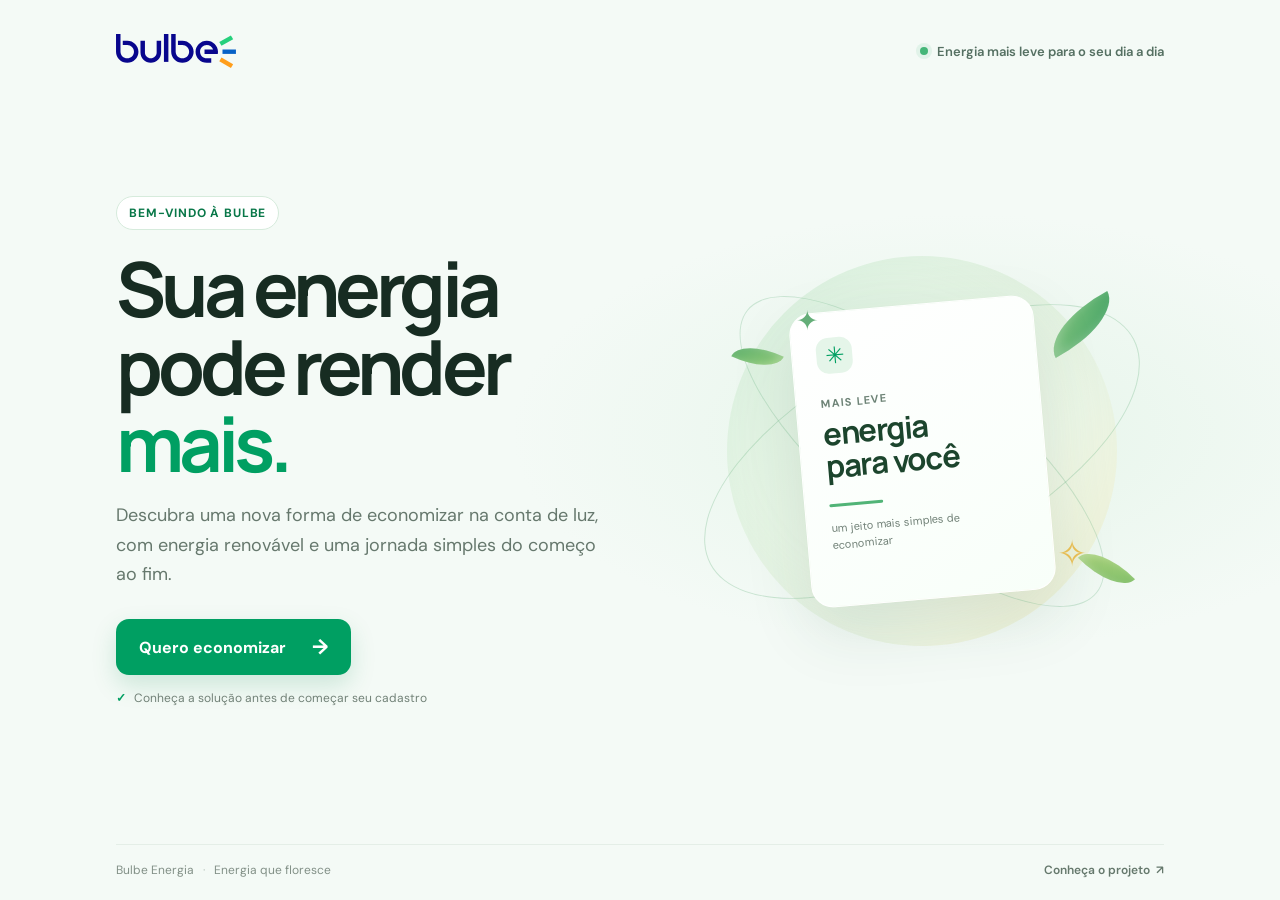
==== commit a9ad4832: "feat: make Bulbe MVP the project landing page" ====
--- a/index.html
+++ b/index.html
@@ -1,113 +1,44 @@
-<!DOCTYPE html>
+<!doctype html>
 <html lang="pt-BR">
 <head>
-  <meta charset="UTF-8">
-  <meta name="viewport" content="width=device-width, initial-scale=1.0">
-  <meta name="theme-color" content="#f6faf7">
-  <title>Bulbe Energia | MVP — Squad 07</title>
+  <meta charset="utf-8">
+  <meta name="viewport" content="width=device-width, initial-scale=1">
+  <meta name="theme-color" content="#f4faf6">
+  <meta name="description" content="Descubra como economizar na sua conta de energia com a Bulbe Energia.">
+  <title>Bulbe Energia | Economize na sua conta de energia</title>
   <link rel="preconnect" href="https://fonts.googleapis.com">
   <link rel="preconnect" href="https://fonts.gstatic.com" crossorigin>
   <link href="https://fonts.googleapis.com/css2?family=DM+Sans:wght@400;500;600;700&family=Manrope:wght@500;600;700;800&display=swap" rel="stylesheet">
-  <link rel="stylesheet" href="assets/css/style.css">
-  <link rel="stylesheet" href="assets/css/home.css">
+  <link rel="stylesheet" href="assets/css/landing.css">
 </head>
-<body class="pagina-inicial">
-  <main class="demo-shell">
-    <header class="topbar">
-      <div class="brand"><img src="assets/img/logo.svg" alt="Bulbe Energia"></div>
-      <span class="tag">Projeto em Ciência de Dados e IA · Squad 07</span>
+<body>
+  <main class="welcome">
+    <header class="header">
+      <a class="brand" href="index.html" aria-label="Bulbe Energia, início"><img src="assets/img/logo.svg" alt="Bulbe Energia"></a>
+      <span class="header-note"><span class="status-dot" aria-hidden="true"></span> Energia mais leve para o seu dia a dia</span>
     </header>
 
-    <section class="hero">
-      <div>
-        <div class="eyebrow">MVP · Jornada de adesão</div>
-        <h1>Uma jornada mais clara para quem quer economizar energia.</h1>
-        <p class="lead">Uma experiência digital que ajuda o cliente a entender a Bulbe, realizar o cadastro, confirmar a contratação e acompanhar cada etapa da adesão.</p>
-        <div class="actions">
-          <a class="btn btn-primary" href="pages/acesso.html">Iniciar jornada do cliente <span aria-hidden="true">&nbsp;→</span></a>
-          <a class="btn btn-secondary" href="#demonstracao">Ver telas do MVP</a>
-        </div>
+    <section class="hero" aria-labelledby="welcome-title">
+      <div class="hero-copy">
+        <span class="eyebrow">Bem-vindo à Bulbe</span>
+        <h1 id="welcome-title">Sua energia pode render <span>mais.</span></h1>
+        <p class="intro">Descubra uma nova forma de economizar na conta de luz, com energia renovável e uma jornada simples do começo ao fim.</p>
+        <a class="cta" href="pages/acesso.html">Quero economizar <span aria-hidden="true">→</span></a>
+        <p class="reassurance"><span aria-hidden="true">✓</span> Conheça a solução antes de começar seu cadastro</p>
       </div>
-      <aside class="hero-card">
-        <div>
-          <div class="eyebrow">O desafio</div>
-          <div class="big-number">Mais clareza.</div>
-          <p>Reduzir dúvidas e insegurança durante a adesão, principalmente sobre o prazo do desconto, as duas contas e os próximos passos.</p>
-        </div>
-        <div class="mini-flow" aria-label="Etapas da jornada">
-          <span>Conhecer</span><b>→</b><span>Cadastrar</span><b>→</b><span>Contratar</span><b>→</b><span>Acompanhar</span>
-        </div>
-      </aside>
-    </section>
-
-    <section aria-labelledby="dor-title">
-      <div class="section-head"><h2 id="dor-title">A dor que estamos resolvendo</h2><p>O problema vem antes e continua depois da contratação.</p></div>
-      <div class="pain-grid">
-        <article class="pain"><strong>Insegurança durante a adesão</strong><p>O cliente pode não entender como funciona a economia, quando o desconto começa ou o que precisa fazer depois de contratar.</p></article>
-        <article class="pain"><strong>Dúvidas sobre as duas contas</strong><p>É preciso explicar a relação entre Cemig e Bulbe para evitar confusão sobre cobranças e pagamentos.</p></article>
-        <article class="pain"><strong>Comunicação que não alcança o cliente</strong><p>Os materiais do caso indicam 32,4% de inadimplência na primeira fatura e cerca de 20% das mensagens de WhatsApp que não chegam.</p></article>
-      </div>
-      <p class="source-note">Dados apresentados nos materiais do caso Bulbe utilizados pelo grupo. A solução busca melhorar clareza, confiança e autonomia; não presume que esses indicadores já tenham sido reduzidos.</p>
-    </section>
-
-    <section aria-labelledby="persona-title">
-      <div class="section-head"><h2 id="persona-title">Nossa persona: Sérgio Carlos</h2><p>As cinco histórias de usuário partem das necessidades dele.</p></div>
-      <div class="persona">
-        <article class="persona-main">
-          <div class="role">CLIENTE NOVO · INDICADO POR UM COLEGA</div>
-          <h3>Sérgio Carlos</h3>
-          <p>Cliente novo da Bulbe que tem interesse em economizar na conta de energia, mas busca segurança antes de informar seus dados.</p>
-          <p><strong>Objetivo:</strong> entender como funciona a economia, quando o desconto começa e como acompanhar a contratação.</p>
-        </article>
-        <article class="persona-details">
-          <div><strong>Entender a economia</strong><p>Precisa compreender como funciona o desconto e quando ele começa.</p></div>
-          <div><strong>Entender as duas contas</strong><p>Tem dúvidas sobre a relação entre Cemig e Bulbe e por que pode receber duas contas.</p></div>
-          <div><strong>Conseguir concluir o cadastro</strong><p>Se não for titular da conta de luz, pode precisar interromper o cadastro e retomá-lo depois.</p></div>
-          <div><strong>Ter confiança após contratar</strong><p>Precisa de confirmação clara, respostas confiáveis e visibilidade sobre as próximas etapas.</p></div>
-        </article>
+      <div class="visual" aria-hidden="true">
+        <div class="sun"></div>
+        <div class="orbit orbit-one"></div><div class="orbit orbit-two"></div>
+        <div class="leaf leaf-one"></div><div class="leaf leaf-two"></div><div class="leaf leaf-three"></div>
+        <div class="energy-card"><span class="card-icon">✳</span><span class="card-label">Mais leve</span><strong>energia<br>para você</strong><span class="card-rule"></span><span class="card-foot">um jeito mais simples de economizar</span></div>
+        <span class="spark spark-one">✦</span><span class="spark spark-two">✧</span>
       </div>
     </section>
 
-    <section aria-labelledby="stories-title">
-      <div class="section-head"><h2 id="stories-title">As cinco User Stories</h2><p>Cada história traduz uma dor do Sérgio em uma resposta de design.</p></div>
-      <div class="stories">
-        <article class="story"><div class="id">US1</div><h3>Assistente virtual para dúvidas</h3><p>Ter respostas rápidas e confiáveis sobre as etapas da contratação, com perguntas frequentes e opção de atendimento.</p></article>
-        <article class="story"><div class="id">US2</div><h3>Entender a Bulbe antes do cadastro</h3><p>Conhecer a economia, o prazo de até 90 dias e por que pode receber duas contas antes de informar seus dados.</p></article>
-        <article class="story"><div class="id">US3</div><h3>Salvar o progresso do cadastro</h3><p>Guardar os dados e continuar depois, sem precisar preencher tudo novamente.</p></article>
-        <article class="story"><div class="id">US4</div><h3>Confirmar a contratação</h3><p>Receber confirmação explícita da adesão e orientação sobre os próximos passos.</p></article>
-        <article class="story"><div class="id">US5</div><h3>Acompanhar as próximas etapas</h3><p>Ver uma linha do tempo e a previsão de até 90 dias para entender quando o desconto pode começar.</p></article>
-      </div>
-    </section>
-
-    <section aria-labelledby="connection-title">
-      <div class="section-head"><h2 id="connection-title">Da dor à tela: como as histórias viram solução</h2><p>Use esta sequência para conduzir a demonstração ao vivo.</p></div>
-      <div class="pain-grid">
-        <article class="pain"><strong>US2 · Antes do cadastro</strong><p>Dúvidas sobre economia, prazo e duas contas → carrossel explicativo.</p></article>
-        <article class="pain"><strong>US3 · Durante o cadastro</strong><p>Necessidade de interromper e retomar → fluxo de cadastro e titularidade.</p></article>
-        <article class="pain"><strong>US4 · Ao contratar</strong><p>Medo de não ter concluído → envio da fatura, termos e confirmação.</p></article>
-        <article class="pain"><strong>US1 · Quando surgem dúvidas</strong><p>Falta de respostas confiáveis → assistente virtual e perguntas frequentes.</p></article>
-        <article class="pain"><strong>US5 · Depois da contratação</strong><p>Falta de visibilidade → acompanhamento das etapas e previsão.</p></article>
-      </div>
-    </section>
-
-    <section class="demo-panel" id="demonstracao">
-      <h2>Demonstração do MVP</h2>
-      <p>Comece pela jornada completa ou abra diretamente uma tela para explicar uma User Story. As páginas abaixo são as telas existentes do projeto.</p>
-      <div class="screen-grid">
-        <a class="screen-link" href="pages/acesso.html"><span>01 · Acesso<small>Entrada na jornada</small></span><b class="arrow">→</b></a>
-        <a class="screen-link" href="pages/carrossel.html"><span>02 · Apresentação<small>US2 · Entender a Bulbe</small></span><b class="arrow">→</b></a>
-        <a class="screen-link" href="pages/US3T1.html"><span>03 · Cadastro<small>US3 · Dados e titularidade</small></span><b class="arrow">→</b></a>
-        <a class="screen-link" href="pages/US4.html"><span>04 · Contratação<small>US4 · Envio e confirmação</small></span><b class="arrow">→</b></a>
-        <a class="screen-link" href="pages/US5.html"><span>05 · Acompanhamento<small>US5 · Próximas etapas</small></span><b class="arrow">→</b></a>
-        <a class="screen-link" href="pages/US1.html"><span>06 · Assistente Bulbe<small>US1 · Dúvidas frequentes</small></span><b class="arrow">→</b></a>
-      </div>
-    </section>
-
-    <footer class="foot">
-      <span>IBMEC · Projeto em Ciência de Dados e IA · Turma A · Squad 07</span>
-      <span>MVP demonstrativo · Dados fictícios</span>
+    <footer class="footer">
+      <span>Bulbe Energia <span class="footer-separator">·</span> Energia que floresce</span>
+      <a href="apresentacao/index.html">Conheça o projeto <span aria-hidden="true">↗</span></a>
     </footer>
   </main>
-<script src="assets/js/navigation.js"></script>
 </body>
 </html>
--- a/assets/css/landing.css
+++ b/assets/css/landing.css
@@ -0,0 +1,11 @@
+:root{color-scheme:light;--green:#009f62;--green-dark:#087748;--ink:#172c22;--muted:#66786d;--line:#e4eee7;--paper:#fff;--bg:#f4faf6}
+*{box-sizing:border-box}
+body{margin:0;min-width:320px;min-height:100vh;background:radial-gradient(ellipse at 75% 48%,#e6f5ea 0,transparent 33%),var(--bg);color:var(--ink);font-family:"DM Sans",Arial,sans-serif}
+.welcome{width:min(1120px,100%);min-height:100vh;margin:auto;padding:30px 36px 22px;display:flex;flex-direction:column}
+.header{display:flex;align-items:center;justify-content:space-between;gap:20px}.brand img{display:block;width:120px;height:auto}.header-note{display:flex;align-items:center;gap:9px;color:#557062;font-size:13px;font-weight:600}.status-dot{width:8px;height:8px;border-radius:50%;background:#44b678;box-shadow:0 0 0 4px #44b6781b}
+.hero{flex:1;display:grid;grid-template-columns:1.05fr .95fr;align-items:center;gap:30px;padding:28px 0 40px}.hero-copy{position:relative;z-index:1;max-width:550px}.eyebrow{display:inline-flex;align-items:center;padding:8px 12px;border:1px solid #d6ebdc;border-radius:999px;background:#fff;color:var(--green-dark);font-size:12px;font-weight:700;letter-spacing:.07em;text-transform:uppercase}.hero h1{max-width:570px;margin:20px 0 18px;font-family:Manrope,"DM Sans",sans-serif;font-size:clamp(44px,6.5vw,76px);line-height:1.02;letter-spacing:-.065em;font-weight:700}.hero h1 span{color:var(--green)}.intro{max-width:485px;margin:0;color:var(--muted);font-size:18px;line-height:1.65}.cta{display:inline-flex;align-items:center;justify-content:center;gap:26px;margin-top:29px;min-height:56px;padding:0 23px;border-radius:13px;background:var(--green);color:white;text-decoration:none;font-weight:700;box-shadow:0 10px 24px #00894c2b;transition:background .18s,transform .18s}.cta:hover{background:var(--green-dark);transform:translateY(-2px)}.cta:focus-visible,.footer a:focus-visible,.brand:focus-visible{outline:3px solid #70c895;outline-offset:4px}.cta span{font-size:21px}.reassurance{display:flex;align-items:center;gap:8px;margin:15px 0 0;color:#718177;font-size:12px}.reassurance span{color:var(--green);font-weight:800}
+.visual{position:relative;min-height:450px;display:grid;place-items:center;isolation:isolate}.sun{position:absolute;z-index:-2;width:min(390px,80vw);aspect-ratio:1;border-radius:50%;background:linear-gradient(135deg,#d9f0df,#eff8e9 65%,#fff8db);box-shadow:inset -25px -15px 55px #a8d4b321}.orbit{position:absolute;z-index:-1;width:min(480px,90vw);height:215px;border:1px solid #82bf9560;border-radius:50%;transform:rotate(-28deg)}.orbit-two{width:min(450px,88vw);height:165px;transform:rotate(39deg);border-color:#78b98c50}.energy-card{position:relative;width:245px;min-height:295px;padding:25px 24px 21px;border:1px solid #fff;border-radius:22px;background:linear-gradient(150deg,#fff,#f8fff9);box-shadow:0 24px 65px #24563b21;transform:rotate(-5deg);display:flex;flex-direction:column}.card-icon{width:36px;height:36px;display:grid;place-items:center;border-radius:12px;background:#e5f5e9;color:var(--green);font-size:23px}.card-label{margin-top:22px;color:#6d8376;font-size:11px;font-weight:700;letter-spacing:.1em;text-transform:uppercase}.energy-card strong{margin-top:7px;color:#1c452d;font-family:Manrope,sans-serif;font-size:31px;line-height:1.05;letter-spacing:-.04em}.card-rule{width:54px;height:3px;margin:22px 0 13px;border-radius:5px;background:#51b477}.card-foot{max-width:150px;color:#718177;font-size:11px;line-height:1.5}.leaf{position:absolute;z-index:-1;width:77px;height:35px;border-radius:100% 0 100% 0;background:linear-gradient(135deg,#8dcc84,#3b9d61);box-shadow:inset 8px -3px 10px #fff3}.leaf-one{top:18%;right:9%;transform:rotate(-28deg)}.leaf-two{bottom:20%;right:4%;transform:rotate(45deg) scale(.72);background:linear-gradient(135deg,#badb84,#72b762)}.leaf-three{top:25%;left:8%;transform:rotate(205deg) scale(.62);background:linear-gradient(135deg,#a4d77f,#52a96a)}.spark{position:absolute;color:#64ae78;font-size:27px}.spark-one{top:17%;left:24%}.spark-two{right:16%;bottom:22%;font-size:36px;color:#e6bd54}.footer{display:flex;justify-content:space-between;align-items:center;gap:16px;padding-top:17px;border-top:1px solid var(--line);color:#829087;font-size:12px}.footer-separator{padding:0 6px;color:#b4c1b8}.footer a{color:#65786c;text-decoration:none;font-weight:600}.footer a:hover{color:var(--green-dark)}.footer a span{padding-left:3px}
+@media(min-width:1200px){.welcome{padding-top:34px}.hero{padding-top:45px;padding-bottom:55px}}
+@media(max-width:700px){.welcome{padding:22px 22px 18px}.header-note{max-width:165px;text-align:right;font-size:11px}.brand img{width:108px}.hero{grid-template-columns:1fr;gap:8px;padding:62px 0 28px}.hero-copy{max-width:560px}.hero h1{font-size:clamp(45px,11vw,65px);max-width:470px}.intro{font-size:16px}.visual{min-height:330px}.sun{width:285px}.orbit{width:340px;height:165px}.orbit-two{width:320px;height:130px}.energy-card{width:205px;min-height:255px;padding:20px}.energy-card strong{font-size:27px}.card-label{margin-top:15px}.footer{font-size:11px}}
+@media(max-width:380px){.welcome{padding-inline:17px}.header-note{max-width:135px}.hero{padding-top:48px}.hero h1{font-size:43px}.footer{align-items:flex-start;flex-direction:column;gap:8px}}
+@media(prefers-reduced-motion:reduce){*,*::before,*::after{scroll-behavior:auto!important;transition:none!important}}
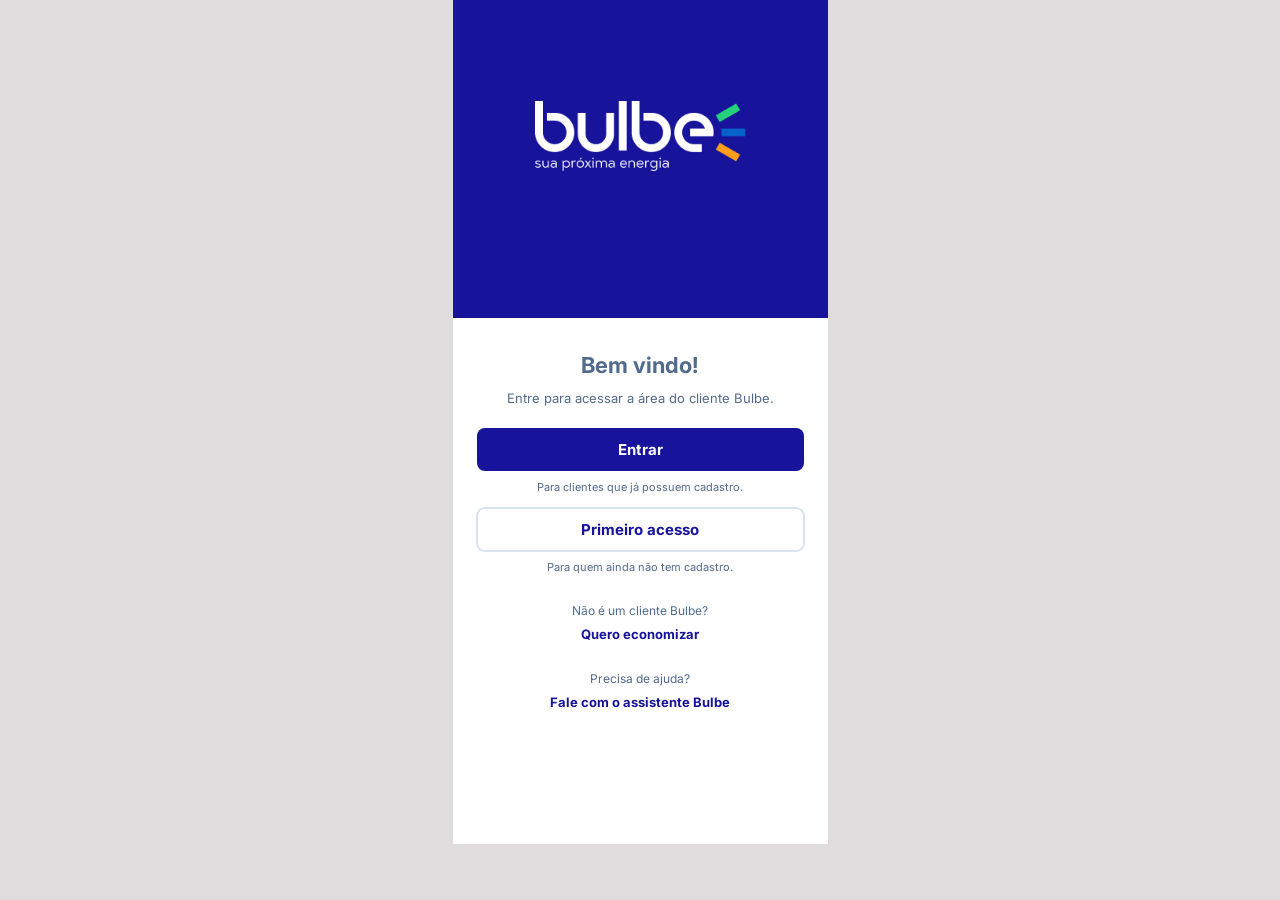
==== commit ba580f33: "fix: route project entry straight to Bulbe access" ====
--- a/index.html
+++ b/index.html
@@ -3,42 +3,12 @@
 <head>
   <meta charset="utf-8">
   <meta name="viewport" content="width=device-width, initial-scale=1">
-  <meta name="theme-color" content="#f4faf6">
-  <meta name="description" content="Descubra como economizar na sua conta de energia com a Bulbe Energia.">
-  <title>Bulbe Energia | Economize na sua conta de energia</title>
-  <link rel="preconnect" href="https://fonts.googleapis.com">
-  <link rel="preconnect" href="https://fonts.gstatic.com" crossorigin>
-  <link href="https://fonts.googleapis.com/css2?family=DM+Sans:wght@400;500;600;700&family=Manrope:wght@500;600;700;800&display=swap" rel="stylesheet">
-  <link rel="stylesheet" href="assets/css/landing.css">
+  <meta name="theme-color" content="#ffffff">
+  <meta http-equiv="refresh" content="0; url=pages/acesso.html">
+  <title>Bulbe Energia | Acesso</title>
+  <script>window.location.replace('pages/acesso.html');</script>
 </head>
 <body>
-  <main class="welcome">
-    <header class="header">
-      <a class="brand" href="index.html" aria-label="Bulbe Energia, início"><img src="assets/img/logo.svg" alt="Bulbe Energia"></a>
-      <span class="header-note"><span class="status-dot" aria-hidden="true"></span> Energia mais leve para o seu dia a dia</span>
-    </header>
-
-    <section class="hero" aria-labelledby="welcome-title">
-      <div class="hero-copy">
-        <span class="eyebrow">Bem-vindo à Bulbe</span>
-        <h1 id="welcome-title">Sua energia pode render <span>mais.</span></h1>
-        <p class="intro">Descubra uma nova forma de economizar na conta de luz, com energia renovável e uma jornada simples do começo ao fim.</p>
-        <a class="cta" href="pages/acesso.html">Quero economizar <span aria-hidden="true">→</span></a>
-        <p class="reassurance"><span aria-hidden="true">✓</span> Conheça a solução antes de começar seu cadastro</p>
-      </div>
-      <div class="visual" aria-hidden="true">
-        <div class="sun"></div>
-        <div class="orbit orbit-one"></div><div class="orbit orbit-two"></div>
-        <div class="leaf leaf-one"></div><div class="leaf leaf-two"></div><div class="leaf leaf-three"></div>
-        <div class="energy-card"><span class="card-icon">✳</span><span class="card-label">Mais leve</span><strong>energia<br>para você</strong><span class="card-rule"></span><span class="card-foot">um jeito mais simples de economizar</span></div>
-        <span class="spark spark-one">✦</span><span class="spark spark-two">✧</span>
-      </div>
-    </section>
-
-    <footer class="footer">
-      <span>Bulbe Energia <span class="footer-separator">·</span> Energia que floresce</span>
-      <a href="apresentacao/index.html">Conheça o projeto <span aria-hidden="true">↗</span></a>
-    </footer>
-  </main>
+  <p><a href="pages/acesso.html">Ir para o acesso da Bulbe</a></p>
 </body>
 </html>
